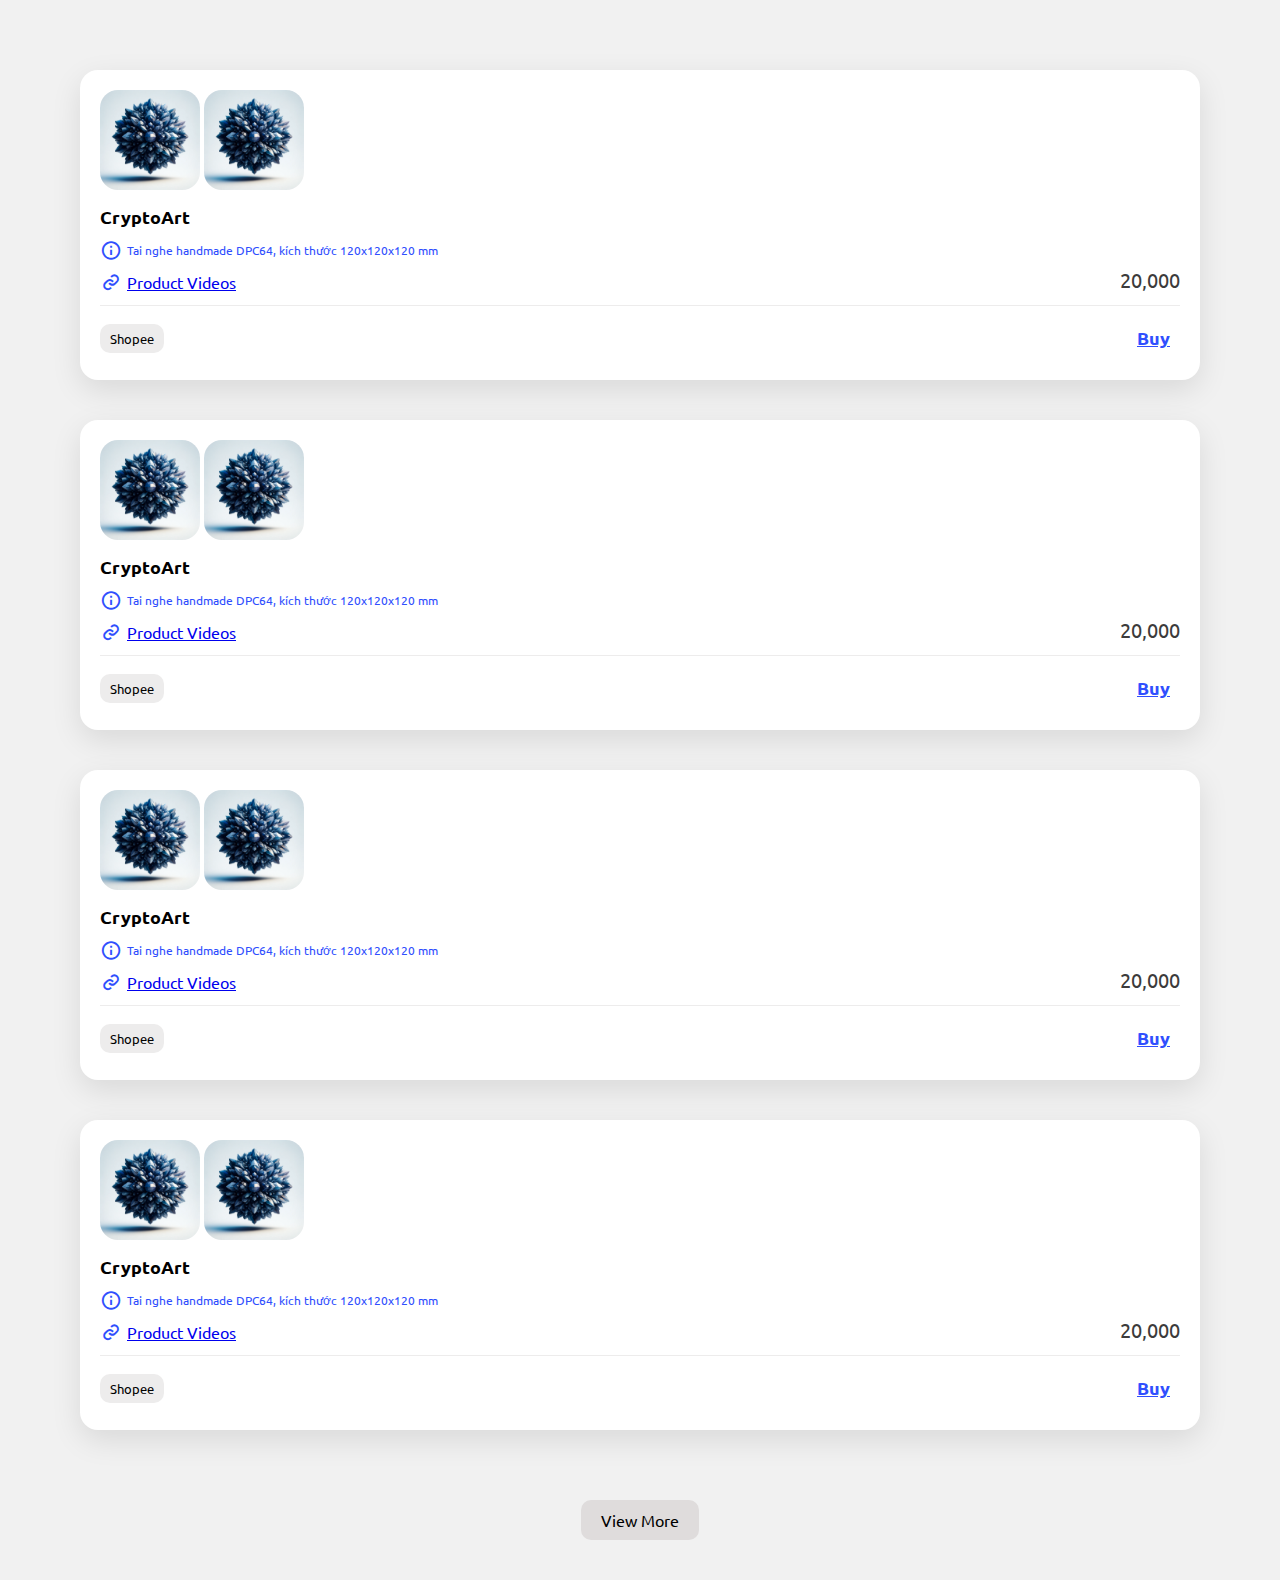
==== index.html @ ac7043dd "updated v4" ====
<!DOCTYPE html>
<html lang="en">

<head>
    <meta charset="UTF-8">
    <meta name="viewport" content="width=device-width, initial-scale=1.0">
    <link href='https://unpkg.com/boxicons@2.1.4/css/boxicons.min.css' rel='stylesheet'>
    <link rel="stylesheet" href="style.css">
    <title>Du Pham Creators Shop</title>
</head>

<body>
    <!-- <h2 class="separator">
        Super Hot Items
    </h2> -->
    <div class="item-shop">
        <div class="item-list" id="item-list">
            <!-- Item 1 -->
            <div class="item">
                <img src="assets/item-1.png">
                <img src="assets/item-1.png">
                <div class="info">
                    <div>
                        <h5>CryptoArt</h5>
                        <!-- Description -->
                        <div class="btc">
                            <i class='bx bx-info-circle'></i>
                            <p>Tai nghe handmade DPC64, kích thước 120x120x120 mm</p>
                        </div>
                        <!-- Link -->
                        <div class="btc">
                            <i class='bx bx-link'></i>
                            <a href="https://youtube.com/shorts/8OT4td0aQcs?si=FQvRuSm-Fae6reI5">Product Videos</a>
                        </div>
                    </div>
                    <p>20,000</p>
                </div>
                <div class="bid">
                    <p>Shopee</p>
                    <a href="#">Buy</a>
                </div>
            </div>
            <!-- Item 1 -->
            <div class="item">
                <img src="assets/item-1.png">
                <img src="assets/item-1.png">
                <div class="info">
                    <div>
                        <h5>CryptoArt</h5>
                        <!-- Description -->
                        <div class="btc">
                            <i class='bx bx-info-circle'></i>
                            <p>Tai nghe handmade DPC64, kích thước 120x120x120 mm</p>
                        </div>
                        <!-- Link -->
                        <div class="btc">
                            <i class='bx bx-link'></i>
                            <a href="https://youtube.com/shorts/8OT4td0aQcs?si=FQvRuSm-Fae6reI5">Product Videos</a>
                        </div>
                    </div>
                    <p>20,000</p>
                </div>
                <div class="bid">
                    <p>Shopee</p>
                    <a href="#">Buy</a>
                </div>
            </div>
            <!-- Item 1 -->
            <div class="item">
                <img src="assets/item-1.png">
                <img src="assets/item-1.png">
                <div class="info">
                    <div>
                        <h5>CryptoArt</h5>
                        <!-- Description -->
                        <div class="btc">
                            <i class='bx bx-info-circle'></i>
                            <p>Tai nghe handmade DPC64, kích thước 120x120x120 mm</p>
                        </div>
                        <!-- Link -->
                        <div class="btc">
                            <i class='bx bx-link'></i>
                            <a href="https://youtube.com/shorts/8OT4td0aQcs?si=FQvRuSm-Fae6reI5">Product Videos</a>
                        </div>
                    </div>
                    <p>20,000</p>
                </div>
                <div class="bid">
                    <p>Shopee</p>
                    <a href="#">Buy</a>
                </div>
            </div>
            <!-- Item 1 -->
            <div class="item">
                <img src="assets/item-1.png">
                <img src="assets/item-1.png">
                <div class="info">
                    <div>
                        <h5>CryptoArt</h5>
                        <!-- Description -->
                        <div class="btc">
                            <i class='bx bx-info-circle'></i>
                            <p>Tai nghe handmade DPC64, kích thước 120x120x120 mm</p>
                        </div>
                        <!-- Link -->
                        <div class="btc">
                            <i class='bx bx-link'></i>
                            <a href="https://youtube.com/shorts/8OT4td0aQcs?si=FQvRuSm-Fae6reI5">Product Videos</a>
                        </div>
                    </div>
                    <p>20,000</p>
                </div>
                <div class="bid">
                    <p>Shopee</p>
                    <a href="#">Buy</a>
                </div>
            </div>
            <!-- Item 1 -->
            <div class="item">
                <img src="assets/item-1.png">
                <img src="assets/item-1.png">
                <div class="info">
                    <div>
                        <h5>CryptoArt</h5>
                        <!-- Description -->
                        <div class="btc">
                            <i class='bx bx-info-circle'></i>
                            <p>Tai nghe handmade DPC64, kích thước 120x120x120 mm</p>
                        </div>
                        <!-- Link -->
                        <div class="btc">
                            <i class='bx bx-link'></i>
                            <a href="https://youtube.com/shorts/8OT4td0aQcs?si=FQvRuSm-Fae6reI5">Product Videos</a>
                        </div>
                    </div>
                    <p>20,000</p>
                </div>
                <div class="bid">
                    <p>Shopee</p>
                    <a href="#">Buy</a>
                </div>
            </div>
            <!-- Item 1 -->
            <div class="item">
                <img src="assets/item-1.png">
                <img src="assets/item-1.png">
                <div class="info">
                    <div>
                        <h5>CryptoArt</h5>
                        <!-- Description -->
                        <div class="btc">
                            <i class='bx bx-info-circle'></i>
                            <p>Tai nghe handmade DPC64, kích thước 120x120x120 mm</p>
                        </div>
                        <!-- Link -->
                        <div class="btc">
                            <i class='bx bx-link'></i>
                            <a href="https://youtube.com/shorts/8OT4td0aQcs?si=FQvRuSm-Fae6reI5">Product Videos</a>
                        </div>
                    </div>
                    <p>20,000</p>
                </div>
                <div class="bid">
                    <p>Shopee</p>
                    <a href="#">Buy</a>
                </div>
            </div>
            <!-- Item 1 -->
            <div class="item">
                <img src="assets/item-1.png">
                <img src="assets/item-1.png">
                <div class="info">
                    <div>
                        <h5>CryptoArt</h5>
                        <!-- Description -->
                        <div class="btc">
                            <i class='bx bx-info-circle'></i>
                            <p>Tai nghe handmade DPC64, kích thước 120x120x120 mm</p>
                        </div>
                        <!-- Link -->
                        <div class="btc">
                            <i class='bx bx-link'></i>
                            <a href="https://youtube.com/shorts/8OT4td0aQcs?si=FQvRuSm-Fae6reI5">Product Videos</a>
                        </div>
                    </div>
                    <p>20,000</p>
                </div>
                <div class="bid">
                    <p>Shopee</p>
                    <a href="#">Buy</a>
                </div>
            </div>
            <!-- Item 1 -->
            <div class="item">
                <img src="assets/item-1.png">
                <img src="assets/item-1.png">
                <div class="info">
                    <div>
                        <h5>CryptoArt</h5>
                        <!-- Description -->
                        <div class="btc">
                            <i class='bx bx-info-circle'></i>
                            <p>Tai nghe handmade DPC64, kích thước 120x120x120 mm</p>
                        </div>
                        <!-- Link -->
                        <div class="btc">
                            <i class='bx bx-link'></i>
                            <a href="https://youtube.com/shorts/8OT4td0aQcs?si=FQvRuSm-Fae6reI5">Product Videos</a>
                        </div>
                    </div>
                    <p>20,000</p>
                </div>
                <div class="bid">
                    <p>Shopee</p>
                    <a href="#">Buy</a>
                </div>
            </div>
        </div>
    </div>

    <div class="view-more">
        <button id="view-more-btn">View More</button>
    </div>

    <!-- <footer>
        <div class="footer-icons">
            <a href="https://www.facebook.com/" class="footer-icon">
                <i class='bx bxl-facebook-circle'></i>
            </a>
            <a href="https://www.instagram.com/" class="footer-icon">
                <i class='bx bxl-instagram-alt'></i>
            </a>
            <a href="https://www.youtube.com/" class="footer-icon">
                <i class='bx bxl-youtube'></i>
            </a>
            <a href="https://www.tiktok.com/" class="footer-icon">
                <i class='bx bxl-tiktok'></i>
            </a>
            <a href="https://twitter.com/" class="footer-icon">
                <i class='bx bxl-twitter'></i>
            </a>
        </div>
    </footer> -->
    <script src="script.js"></script>
    <!-- Versioning và Cache Busting -->
    <script src="script.js?v=4"></script>
    <script src="style.css?v=4"></script>
</body>

</html>
---- style.css ----
@import url('https://fonts.googleapis.com/css2?family=Ubuntu:wght@300;400;500;700&display=swap');

*{
    margin: 0;
    padding: 0;
    box-sizing: border-box;
    font-family: 'Ubuntu', sans-serif;
}

body{
    background-color: #f1f1f1;
}

.item-shop .item-list .item{
    padding: 20px;
    background: #fff;
    border-radius: 18px;
    box-shadow: 0 10px 30px rgba(0, 0, 0, 0.1);
    transition: all 0.3s ease;
    width: calc(25% - 20px);
}
.item-list {
    display: flex;
    flex-wrap: wrap;
}
.item-shop{
    padding: 0 80px;
    margin-top: 30px;
}

.item-shop .category{
    display: flex;
    gap: 14px;
}

.item-shop .category a{
    background-color: #dfdcdc;
    padding: 8px 14px;
    font-size: 18px;
    border-radius: 14px;
    transition: all 0.3s ease;
}

.item-shop .category a:hover{
    color: #fff;
    background-color: #0f2182;
}

.item-shop .item-list{
    padding: 40px 0;
    display: flex;
    justify-content: space-between;
    gap: 20px;
}

.item-shop .item-list .item img{
    width: 260px;
    height: 260px;
    border-radius: 18px;
}

.item-shop .item-list .item .info{
    display: flex;
    align-items: flex-end;
    justify-content: space-between;
    padding: 12px 0;
    border-bottom: 1px solid #edecec;
}

.item-shop .item-list .item .info h5{
    font-size: 18px;
}

.item-shop .item-list .item .info .btc{
    margin-top: 10px;
    display: flex;
    align-items: center;
    gap: 5px;
}

.item-shop .item-list .item .btc i{
    font-size: 22px;
    color: #304ffe;
}

.item-shop .item-list .item .btc p{
    font-size: 12px;
    color: #304ffe;
}

.item-shop .item-list .item .info > p{
    font-size: 20px;
    color: #3c3b3b;
}

.item-shop .item-list .item .bid{
    padding: 14px 0 4px;
    display: flex;
    align-items: center;
    justify-content: space-between;
}

.item-shop .item-list .item .bid p,
.item-shop .item-list .item .bid a{
    background-color: #edecec;
    padding: 6px 10px;
    font-size: 13px;
    border-radius: 10px;
}

.item-shop .item-list .item .bid a{
    color: #304ffe;
    background: transparent;
    font-weight: bold;
    transition: all 0.3s ease;
    font-size: 18px;
}

.item-shop .item-list .item .bid a:hover{
    color: #fff;
    background-color: #000;
}

.view-more{
    margin: 10px 0 40px;
    display: flex;
    justify-content: center;
}

.view-more button{
    padding: 10px 20px;
    font-size: 16px;
    border: none;
    background: #dfdcdc;
    border-radius: 10px;
    cursor: pointer;
    transition: all 0.3s ease;
}

.view-more button:hover{
    color: #fff;
    background: #62babf;
}

/* Ẩn nút "View More" khi đã hiển thị hết các sản phẩm */
#view-more-btn.hidden {
    display: none;
}

.footer {
    background-color: #000;
    color: #fff;
    padding: 100px 80px;
    display: flex;
    align-items: center;
    justify-content: center; /* Căn giữa các nội dung trong footer */
    flex-wrap: wrap; /* Cho phép các phần tử con xuống dòng khi không đủ không gian */
}

.footer-icons {
    display: flex;
    justify-content: space-around; /* Căn các icon theo chiều ngang để cách đều nhau */
    width: 100%; /* Đảm bảo footer-icons chiếm toàn bộ chiều rộng của footer */
}

.footer-icon {
    width: 100px; /* Điều chỉnh kích thước icon */
    height: 100px; /* Điều chỉnh kích thước icon */
    border-radius: 50%; /* Bo góc thành hình tròn */
    background-color: #fff; /* Màu nền của icon */
    display: flex;
    justify-content: center;
    align-items: center;
    font-size: 2em; /* Kích thước chữ icon */
    color: #000; /* Màu chữ icon */
    transition: background-color 0.3s, color 0.3s;
    margin: 10px; /* Khoảng cách giữa các icon */
}

.footer-icon:hover {
    background-color: #62babf; /* Màu nền hover */
    color: #000; /* Màu chữ hover */
}

@media screen and (max-width: 1290px) {
    .item-shop .item-list {
        display: flex !important;
        flex-direction: column !important; /* Sắp xếp các item theo chiều dọc */
    }

    .item {
        width: 100% !important; /* Chiếm toàn bộ chiều ngang của danh sách */
        margin-bottom: 20px !important; /* Khoảng cách dưới giữa các item */
    }

    .item img {
        width: 100px !important; /* Đặt chiều rộng hình ảnh nhỏ hơn */
        height: 100px !important; /* Chiều cao tự động thay đổi theo tỉ lệ */
    }
}
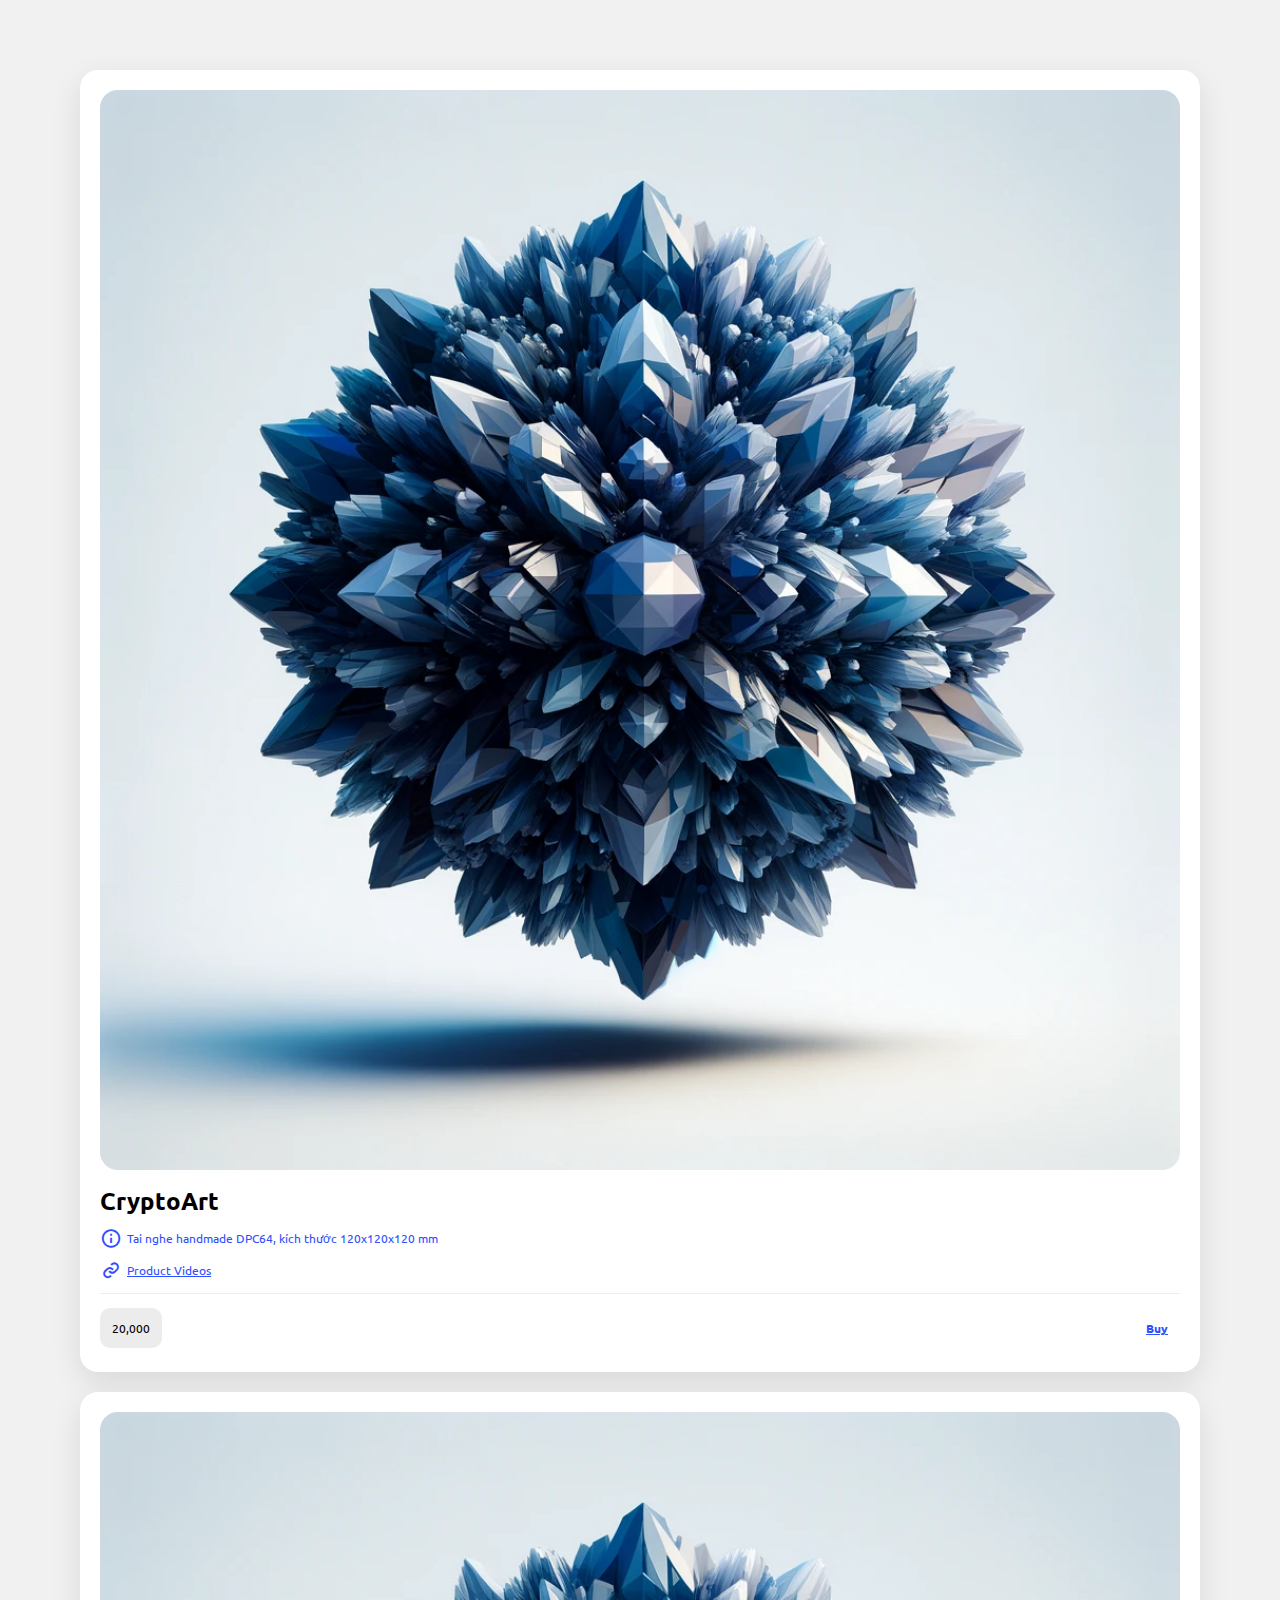
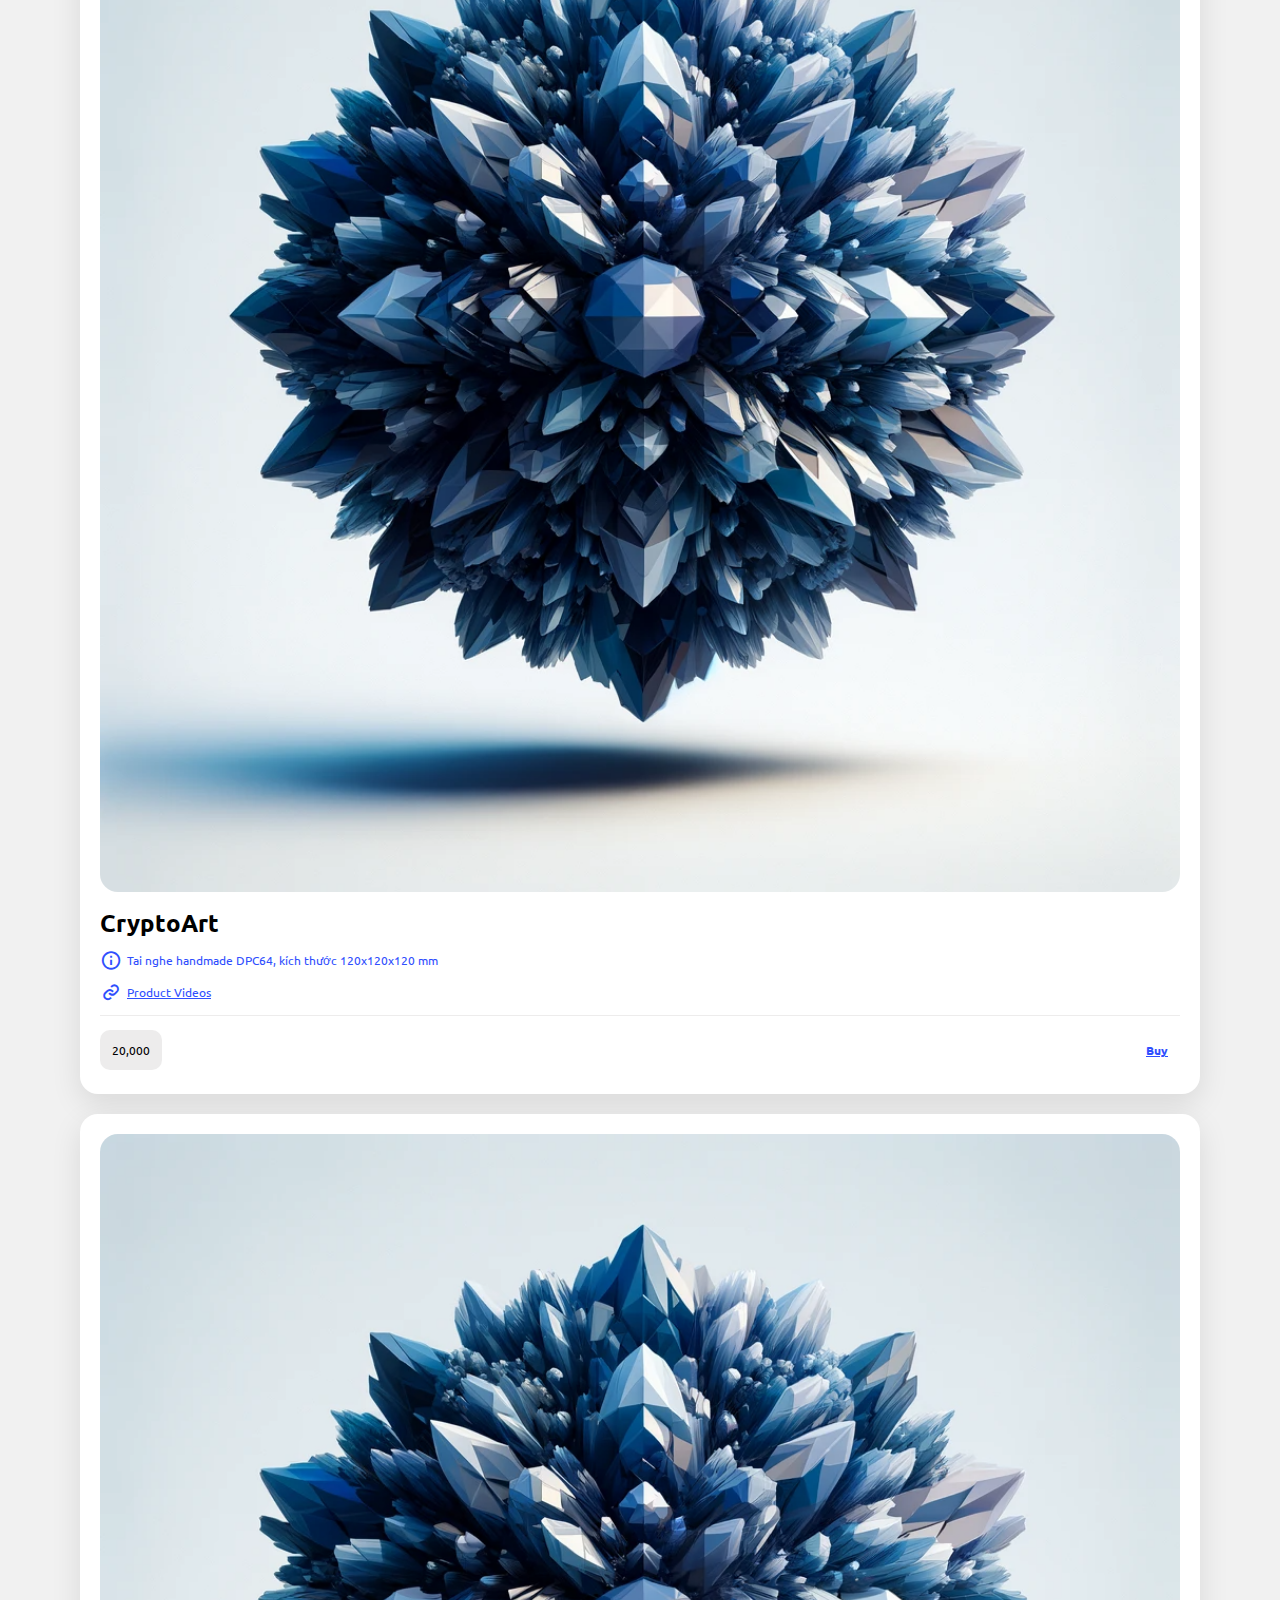
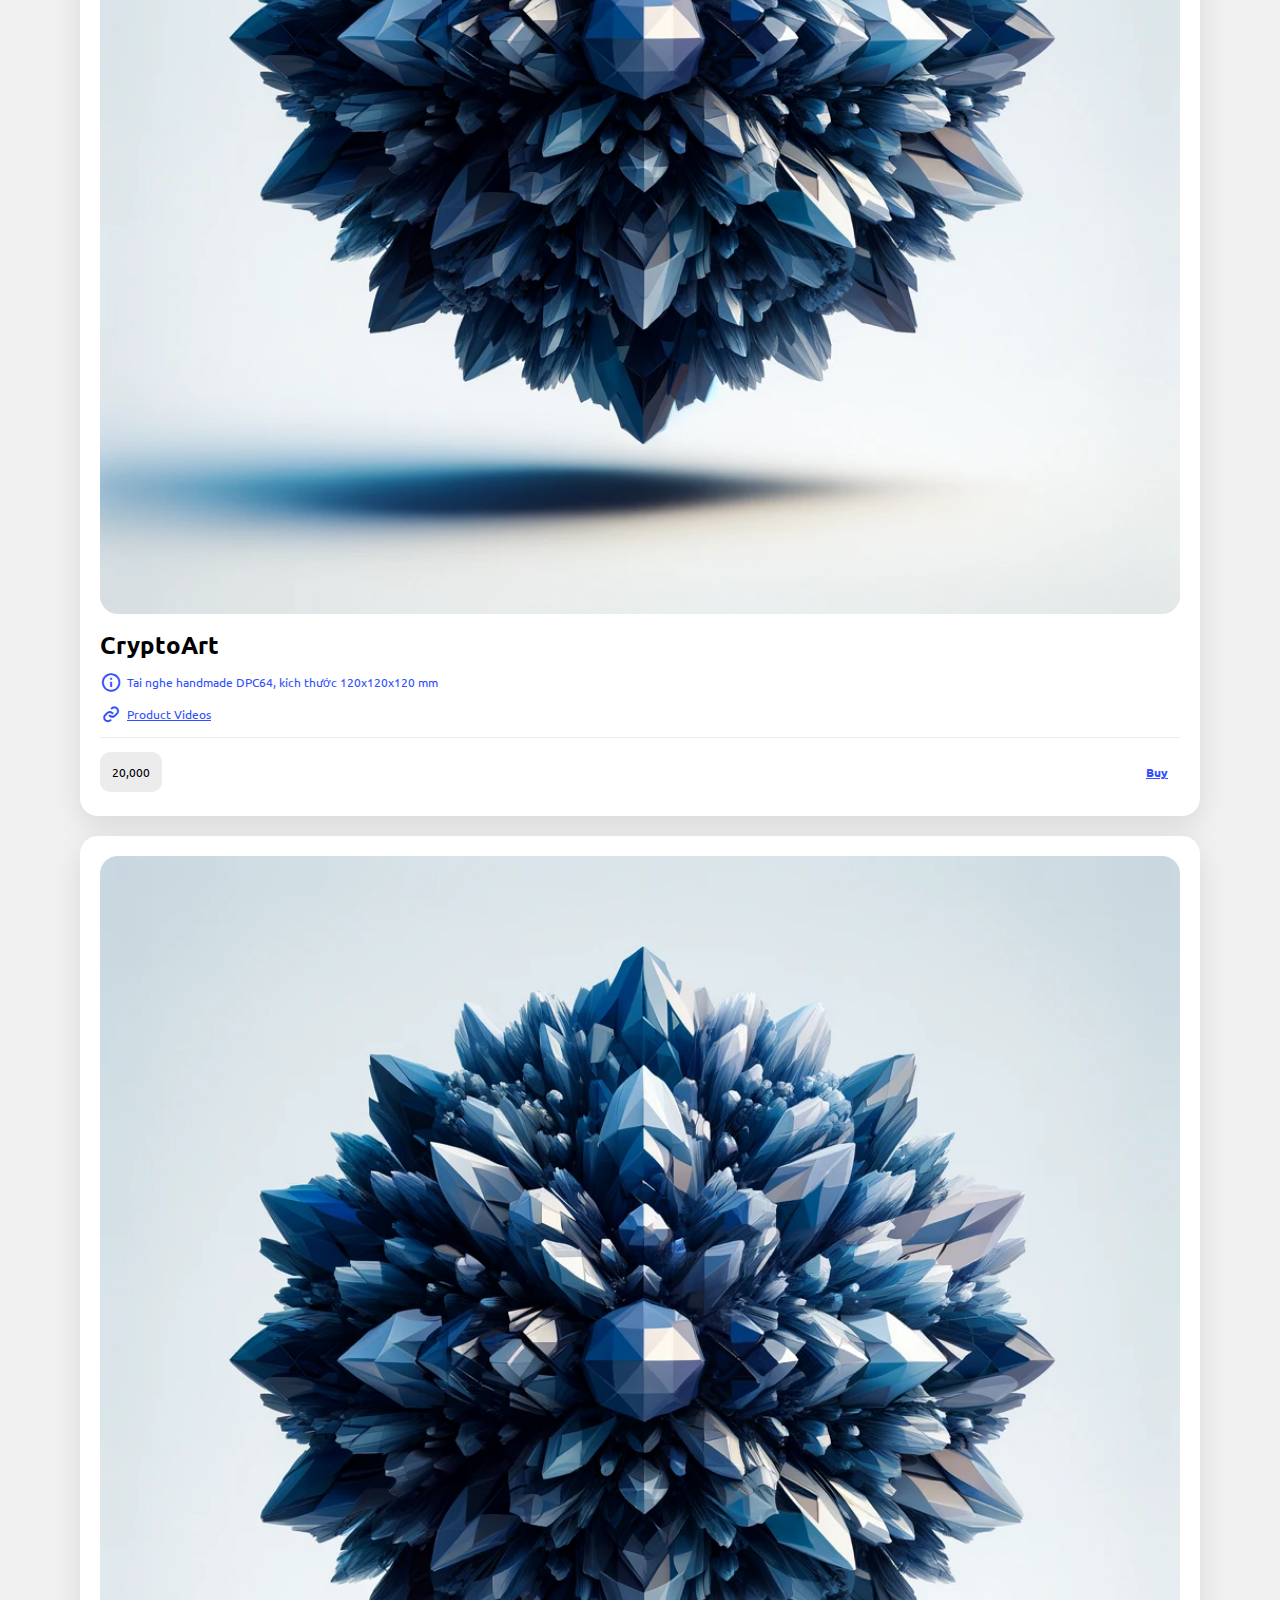
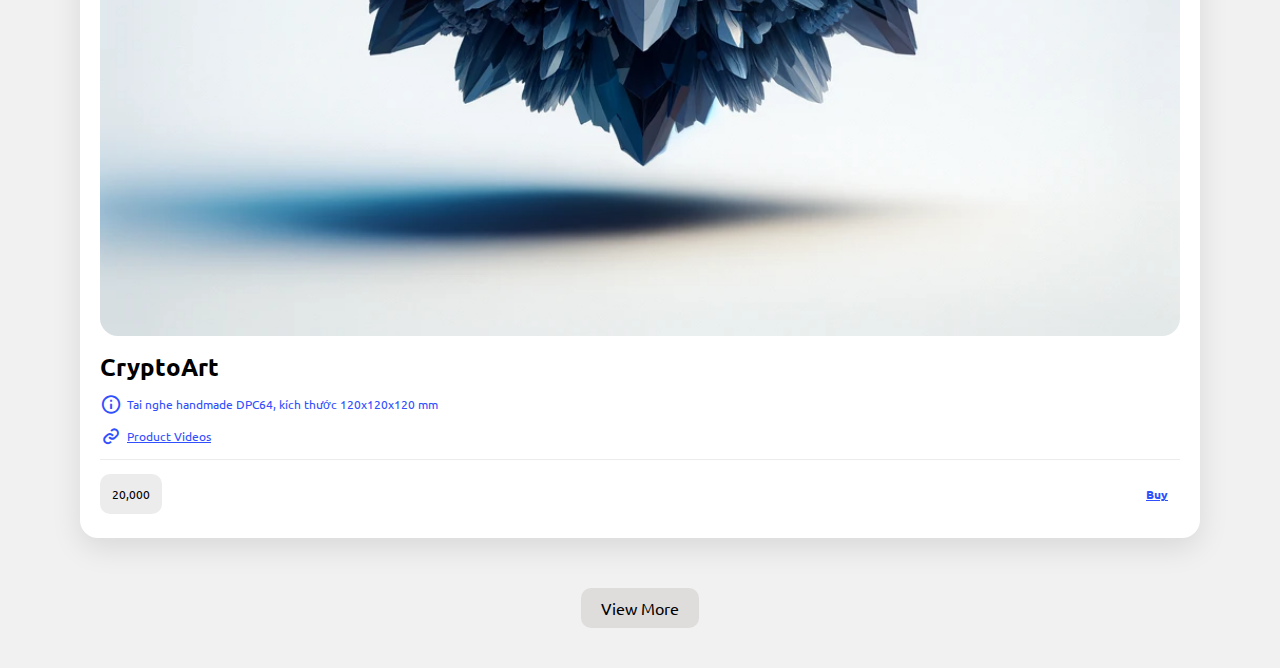
==== commit cb1a1673: "updated v8" ====
--- a/index.html
+++ b/index.html
@@ -33,185 +33,273 @@
                             <a href="https://youtube.com/shorts/8OT4td0aQcs?si=FQvRuSm-Fae6reI5">Product Videos</a>
                         </div>
                     </div>
-                    <p>20,000</p>
-                </div>
-                <div class="bid">
-                    <p>Shopee</p>
-                    <a href="#">Buy</a>
-                </div>
-            </div>
-            <!-- Item 1 -->
-            <div class="item">
-                <img src="assets/item-1.png">
-                <img src="assets/item-1.png">
-                <div class="info">
-                    <div>
-                        <h5>CryptoArt</h5>
-                        <!-- Description -->
-                        <div class="btc">
-                            <i class='bx bx-info-circle'></i>
-                            <p>Tai nghe handmade DPC64, kích thước 120x120x120 mm</p>
-                        </div>
-                        <!-- Link -->
-                        <div class="btc">
-                            <i class='bx bx-link'></i>
-                            <a href="https://youtube.com/shorts/8OT4td0aQcs?si=FQvRuSm-Fae6reI5">Product Videos</a>
-                        </div>
-                    </div>
-                    <p>20,000</p>
-                </div>
-                <div class="bid">
-                    <p>Shopee</p>
-                    <a href="#">Buy</a>
-                </div>
-            </div>
-            <!-- Item 1 -->
-            <div class="item">
-                <img src="assets/item-1.png">
-                <img src="assets/item-1.png">
-                <div class="info">
-                    <div>
-                        <h5>CryptoArt</h5>
-                        <!-- Description -->
-                        <div class="btc">
-                            <i class='bx bx-info-circle'></i>
-                            <p>Tai nghe handmade DPC64, kích thước 120x120x120 mm</p>
-                        </div>
-                        <!-- Link -->
-                        <div class="btc">
-                            <i class='bx bx-link'></i>
-                            <a href="https://youtube.com/shorts/8OT4td0aQcs?si=FQvRuSm-Fae6reI5">Product Videos</a>
-                        </div>
-                    </div>
-                    <p>20,000</p>
-                </div>
-                <div class="bid">
-                    <p>Shopee</p>
-                    <a href="#">Buy</a>
-                </div>
-            </div>
-            <!-- Item 1 -->
-            <div class="item">
-                <img src="assets/item-1.png">
-                <img src="assets/item-1.png">
-                <div class="info">
-                    <div>
-                        <h5>CryptoArt</h5>
-                        <!-- Description -->
-                        <div class="btc">
-                            <i class='bx bx-info-circle'></i>
-                            <p>Tai nghe handmade DPC64, kích thước 120x120x120 mm</p>
-                        </div>
-                        <!-- Link -->
-                        <div class="btc">
-                            <i class='bx bx-link'></i>
-                            <a href="https://youtube.com/shorts/8OT4td0aQcs?si=FQvRuSm-Fae6reI5">Product Videos</a>
-                        </div>
-                    </div>
-                    <p>20,000</p>
-                </div>
-                <div class="bid">
-                    <p>Shopee</p>
-                    <a href="#">Buy</a>
-                </div>
-            </div>
-            <!-- Item 1 -->
-            <div class="item">
-                <img src="assets/item-1.png">
-                <img src="assets/item-1.png">
-                <div class="info">
-                    <div>
-                        <h5>CryptoArt</h5>
-                        <!-- Description -->
-                        <div class="btc">
-                            <i class='bx bx-info-circle'></i>
-                            <p>Tai nghe handmade DPC64, kích thước 120x120x120 mm</p>
-                        </div>
-                        <!-- Link -->
-                        <div class="btc">
-                            <i class='bx bx-link'></i>
-                            <a href="https://youtube.com/shorts/8OT4td0aQcs?si=FQvRuSm-Fae6reI5">Product Videos</a>
-                        </div>
-                    </div>
-                    <p>20,000</p>
-                </div>
-                <div class="bid">
-                    <p>Shopee</p>
-                    <a href="#">Buy</a>
-                </div>
-            </div>
-            <!-- Item 1 -->
-            <div class="item">
-                <img src="assets/item-1.png">
-                <img src="assets/item-1.png">
-                <div class="info">
-                    <div>
-                        <h5>CryptoArt</h5>
-                        <!-- Description -->
-                        <div class="btc">
-                            <i class='bx bx-info-circle'></i>
-                            <p>Tai nghe handmade DPC64, kích thước 120x120x120 mm</p>
-                        </div>
-                        <!-- Link -->
-                        <div class="btc">
-                            <i class='bx bx-link'></i>
-                            <a href="https://youtube.com/shorts/8OT4td0aQcs?si=FQvRuSm-Fae6reI5">Product Videos</a>
-                        </div>
-                    </div>
-                    <p>20,000</p>
-                </div>
-                <div class="bid">
-                    <p>Shopee</p>
-                    <a href="#">Buy</a>
-                </div>
-            </div>
-            <!-- Item 1 -->
-            <div class="item">
-                <img src="assets/item-1.png">
-                <img src="assets/item-1.png">
-                <div class="info">
-                    <div>
-                        <h5>CryptoArt</h5>
-                        <!-- Description -->
-                        <div class="btc">
-                            <i class='bx bx-info-circle'></i>
-                            <p>Tai nghe handmade DPC64, kích thước 120x120x120 mm</p>
-                        </div>
-                        <!-- Link -->
-                        <div class="btc">
-                            <i class='bx bx-link'></i>
-                            <a href="https://youtube.com/shorts/8OT4td0aQcs?si=FQvRuSm-Fae6reI5">Product Videos</a>
-                        </div>
-                    </div>
-                    <p>20,000</p>
-                </div>
-                <div class="bid">
-                    <p>Shopee</p>
-                    <a href="#">Buy</a>
-                </div>
-            </div>
-            <!-- Item 1 -->
-            <div class="item">
-                <img src="assets/item-1.png">
-                <img src="assets/item-1.png">
-                <div class="info">
-                    <div>
-                        <h5>CryptoArt</h5>
-                        <!-- Description -->
-                        <div class="btc">
-                            <i class='bx bx-info-circle'></i>
-                            <p>Tai nghe handmade DPC64, kích thước 120x120x120 mm</p>
-                        </div>
-                        <!-- Link -->
-                        <div class="btc">
-                            <i class='bx bx-link'></i>
-                            <a href="https://youtube.com/shorts/8OT4td0aQcs?si=FQvRuSm-Fae6reI5">Product Videos</a>
-                        </div>
-                    </div>
-                    <p>20,000</p>
-                </div>
-                <div class="bid">
-                    <p>Shopee</p>
+                </div>
+                <div class="bid">
+                    <p>20,000</p>
+                    <a href="#">Buy</a>
+                </div>
+            </div>
+            <!-- Item 1 -->
+            <div class="item">
+                <img src="assets/item-1.png">
+                <img src="assets/item-1.png">
+                <div class="info">
+                    <div>
+                        <h5>CryptoArt</h5>
+                        <!-- Description -->
+                        <div class="btc">
+                            <i class='bx bx-info-circle'></i>
+                            <p>Tai nghe handmade DPC64, kích thước 120x120x120 mm</p>
+                        </div>
+                        <!-- Link -->
+                        <div class="btc">
+                            <i class='bx bx-link'></i>
+                            <a href="https://youtube.com/shorts/8OT4td0aQcs?si=FQvRuSm-Fae6reI5">Product Videos</a>
+                        </div>
+                    </div>
+                </div>
+                <div class="bid">
+                    <p>20,000</p>
+                    <a href="#">Buy</a>
+                </div>
+            </div>
+            <!-- Item 1 -->
+            <div class="item">
+                <img src="assets/item-1.png">
+                <img src="assets/item-1.png">
+                <div class="info">
+                    <div>
+                        <h5>CryptoArt</h5>
+                        <!-- Description -->
+                        <div class="btc">
+                            <i class='bx bx-info-circle'></i>
+                            <p>Tai nghe handmade DPC64, kích thước 120x120x120 mm</p>
+                        </div>
+                        <!-- Link -->
+                        <div class="btc">
+                            <i class='bx bx-link'></i>
+                            <a href="https://youtube.com/shorts/8OT4td0aQcs?si=FQvRuSm-Fae6reI5">Product Videos</a>
+                        </div>
+                    </div>
+                </div>
+                <div class="bid">
+                    <p>20,000</p>
+                    <a href="#">Buy</a>
+                </div>
+            </div>
+            <!-- Item 1 -->
+            <div class="item">
+                <img src="assets/item-1.png">
+                <img src="assets/item-1.png">
+                <div class="info">
+                    <div>
+                        <h5>CryptoArt</h5>
+                        <!-- Description -->
+                        <div class="btc">
+                            <i class='bx bx-info-circle'></i>
+                            <p>Tai nghe handmade DPC64, kích thước 120x120x120 mm</p>
+                        </div>
+                        <!-- Link -->
+                        <div class="btc">
+                            <i class='bx bx-link'></i>
+                            <a href="https://youtube.com/shorts/8OT4td0aQcs?si=FQvRuSm-Fae6reI5">Product Videos</a>
+                        </div>
+                    </div>
+                </div>
+                <div class="bid">
+                    <p>20,000</p>
+                    <a href="#">Buy</a>
+                </div>
+            </div>
+            <!-- Item 1 -->
+            <div class="item">
+                <img src="assets/item-1.png">
+                <img src="assets/item-1.png">
+                <div class="info">
+                    <div>
+                        <h5>CryptoArt</h5>
+                        <!-- Description -->
+                        <div class="btc">
+                            <i class='bx bx-info-circle'></i>
+                            <p>Tai nghe handmade DPC64, kích thước 120x120x120 mm</p>
+                        </div>
+                        <!-- Link -->
+                        <div class="btc">
+                            <i class='bx bx-link'></i>
+                            <a href="https://youtube.com/shorts/8OT4td0aQcs?si=FQvRuSm-Fae6reI5">Product Videos</a>
+                        </div>
+                    </div>
+                </div>
+                <div class="bid">
+                    <p>20,000</p>
+                    <a href="#">Buy</a>
+                </div>
+            </div>
+            <!-- Item 1 -->
+            <div class="item">
+                <img src="assets/item-1.png">
+                <img src="assets/item-1.png">
+                <div class="info">
+                    <div>
+                        <h5>CryptoArt</h5>
+                        <!-- Description -->
+                        <div class="btc">
+                            <i class='bx bx-info-circle'></i>
+                            <p>Tai nghe handmade DPC64, kích thước 120x120x120 mm</p>
+                        </div>
+                        <!-- Link -->
+                        <div class="btc">
+                            <i class='bx bx-link'></i>
+                            <a href="https://youtube.com/shorts/8OT4td0aQcs?si=FQvRuSm-Fae6reI5">Product Videos</a>
+                        </div>
+                    </div>
+                </div>
+                <div class="bid">
+                    <p>20,000</p>
+                    <a href="#">Buy</a>
+                </div>
+            </div>
+            <!-- Item 1 -->
+            <div class="item">
+                <img src="assets/item-1.png">
+                <img src="assets/item-1.png">
+                <div class="info">
+                    <div>
+                        <h5>CryptoArt</h5>
+                        <!-- Description -->
+                        <div class="btc">
+                            <i class='bx bx-info-circle'></i>
+                            <p>Tai nghe handmade DPC64, kích thước 120x120x120 mm</p>
+                        </div>
+                        <!-- Link -->
+                        <div class="btc">
+                            <i class='bx bx-link'></i>
+                            <a href="https://youtube.com/shorts/8OT4td0aQcs?si=FQvRuSm-Fae6reI5">Product Videos</a>
+                        </div>
+                    </div>
+                </div>
+                <div class="bid">
+                    <p>20,000</p>
+                    <a href="#">Buy</a>
+                </div>
+            </div>
+            <!-- Item 1 -->
+            <div class="item">
+                <img src="assets/item-1.png">
+                <img src="assets/item-1.png">
+                <div class="info">
+                    <div>
+                        <h5>CryptoArt</h5>
+                        <!-- Description -->
+                        <div class="btc">
+                            <i class='bx bx-info-circle'></i>
+                            <p>Tai nghe handmade DPC64, kích thước 120x120x120 mm</p>
+                        </div>
+                        <!-- Link -->
+                        <div class="btc">
+                            <i class='bx bx-link'></i>
+                            <a href="https://youtube.com/shorts/8OT4td0aQcs?si=FQvRuSm-Fae6reI5">Product Videos</a>
+                        </div>
+                    </div>
+                </div>
+                <div class="bid">
+                    <p>20,000</p>
+                    <a href="#">Buy</a>
+                </div>
+            </div>
+            <!-- Item 1 -->
+            <div class="item">
+                <img src="assets/item-2.png">
+                <img src="assets/item-1.png">
+                <div class="info">
+                    <div>
+                        <h5>CryptoArt</h5>
+                        <!-- Description -->
+                        <div class="btc">
+                            <i class='bx bx-info-circle'></i>
+                            <p>Tai nghe handmade DPC64, kích thước 120x120x120 mm</p>
+                        </div>
+                        <!-- Link -->
+                        <div class="btc">
+                            <i class='bx bx-link'></i>
+                            <a href="https://youtube.com/shorts/8OT4td0aQcs?si=FQvRuSm-Fae6reI5">Product Videos</a>
+                        </div>
+                    </div>
+                </div>
+                <div class="bid">
+                    <p>20,000</p>
+                    <a href="#">Buy</a>
+                </div>
+            </div>
+            <!-- Item 1 -->
+            <div class="item">
+                <img src="assets/item-1.png">
+                <img src="assets/item-1.png">
+                <div class="info">
+                    <div>
+                        <h5>CryptoArt</h5>
+                        <!-- Description -->
+                        <div class="btc">
+                            <i class='bx bx-info-circle'></i>
+                            <p>Tai nghe handmade DPC64, kích thước 120x120x120 mm</p>
+                        </div>
+                        <!-- Link -->
+                        <div class="btc">
+                            <i class='bx bx-link'></i>
+                            <a href="https://youtube.com/shorts/8OT4td0aQcs?si=FQvRuSm-Fae6reI5">Product Videos</a>
+                        </div>
+                    </div>
+                </div>
+                <div class="bid">
+                    <p>20,000</p>
+                    <a href="#">Buy</a>
+                </div>
+            </div>
+            <!-- Item 1 -->
+            <div class="item">
+                <img src="assets/item-1.png">
+                <img src="assets/item-1.png">
+                <div class="info">
+                    <div>
+                        <h5>CryptoArt</h5>
+                        <!-- Description -->
+                        <div class="btc">
+                            <i class='bx bx-info-circle'></i>
+                            <p>Tai nghe handmade DPC64, kích thước 120x120x120 mm</p>
+                        </div>
+                        <!-- Link -->
+                        <div class="btc">
+                            <i class='bx bx-link'></i>
+                            <a href="https://youtube.com/shorts/8OT4td0aQcs?si=FQvRuSm-Fae6reI5">Product Videos</a>
+                        </div>
+                    </div>
+                </div>
+                <div class="bid">
+                    <p>20,000</p>
+                    <a href="#">Buy</a>
+                </div>
+            </div>
+            <!-- Item 1 -->
+            <div class="item">
+                <img src="assets/item-1.png">
+                <img src="assets/item-1.png">
+                <div class="info">
+                    <div>
+                        <h5>CryptoArt</h5>
+                        <!-- Description -->
+                        <div class="btc">
+                            <i class='bx bx-info-circle'></i>
+                            <p>Tai nghe handmade DPC64, kích thước 120x120x120 mm</p>
+                        </div>
+                        <!-- Link -->
+                        <div class="btc">
+                            <i class='bx bx-link'></i>
+                            <a href="https://youtube.com/shorts/8OT4td0aQcs?si=FQvRuSm-Fae6reI5">Product Videos</a>
+                        </div>
+                    </div>
+                </div>
+                <div class="bid">
+                    <p>20,000</p>
                     <a href="#">Buy</a>
                 </div>
             </div>
@@ -221,30 +309,10 @@
     <div class="view-more">
         <button id="view-more-btn">View More</button>
     </div>
-
-    <!-- <footer>
-        <div class="footer-icons">
-            <a href="https://www.facebook.com/" class="footer-icon">
-                <i class='bx bxl-facebook-circle'></i>
-            </a>
-            <a href="https://www.instagram.com/" class="footer-icon">
-                <i class='bx bxl-instagram-alt'></i>
-            </a>
-            <a href="https://www.youtube.com/" class="footer-icon">
-                <i class='bx bxl-youtube'></i>
-            </a>
-            <a href="https://www.tiktok.com/" class="footer-icon">
-                <i class='bx bxl-tiktok'></i>
-            </a>
-            <a href="https://twitter.com/" class="footer-icon">
-                <i class='bx bxl-twitter'></i>
-            </a>
-        </div>
-    </footer> -->
     <script src="script.js"></script>
     <!-- Versioning và Cache Busting -->
-    <script src="script.js?v=4"></script>
-    <script src="style.css?v=4"></script>
+    <script src="script.js?v=8"></script>
+    <script src="style.css?v=8"></script>
 </body>
 
 </html>--- a/style.css
+++ b/style.css
@@ -27,20 +27,6 @@
     padding: 0 80px;
     margin-top: 30px;
 }
-
-.item-shop .category{
-    display: flex;
-    gap: 14px;
-}
-
-.item-shop .category a{
-    background-color: #dfdcdc;
-    padding: 8px 14px;
-    font-size: 18px;
-    border-radius: 14px;
-    transition: all 0.3s ease;
-}
-
 .item-shop .category a:hover{
     color: #fff;
     background-color: #0f2182;
@@ -86,6 +72,12 @@
 .item-shop .item-list .item .btc p{
     font-size: 12px;
     color: #304ffe;
+    word-wrap: break-word; /* Tự động xuống dòng nếu cần thiết */
+}
+
+.item-shop .item-list .item .btc a{
+    font-size: 12px;
+    color: #304ffe;
 }
 
 .item-shop .item-list .item .info > p{
@@ -104,7 +96,7 @@
 .item-shop .item-list .item .bid a{
     background-color: #edecec;
     padding: 6px 10px;
-    font-size: 13px;
+    font-size: 20px;
     border-radius: 10px;
 }
 
@@ -146,42 +138,6 @@
 #view-more-btn.hidden {
     display: none;
 }
-
-.footer {
-    background-color: #000;
-    color: #fff;
-    padding: 100px 80px;
-    display: flex;
-    align-items: center;
-    justify-content: center; /* Căn giữa các nội dung trong footer */
-    flex-wrap: wrap; /* Cho phép các phần tử con xuống dòng khi không đủ không gian */
-}
-
-.footer-icons {
-    display: flex;
-    justify-content: space-around; /* Căn các icon theo chiều ngang để cách đều nhau */
-    width: 100%; /* Đảm bảo footer-icons chiếm toàn bộ chiều rộng của footer */
-}
-
-.footer-icon {
-    width: 100px; /* Điều chỉnh kích thước icon */
-    height: 100px; /* Điều chỉnh kích thước icon */
-    border-radius: 50%; /* Bo góc thành hình tròn */
-    background-color: #fff; /* Màu nền của icon */
-    display: flex;
-    justify-content: center;
-    align-items: center;
-    font-size: 2em; /* Kích thước chữ icon */
-    color: #000; /* Màu chữ icon */
-    transition: background-color 0.3s, color 0.3s;
-    margin: 10px; /* Khoảng cách giữa các icon */
-}
-
-.footer-icon:hover {
-    background-color: #62babf; /* Màu nền hover */
-    color: #000; /* Màu chữ hover */
-}
-
 @media screen and (max-width: 1290px) {
     .item-shop .item-list {
         display: flex !important;
@@ -189,14 +145,37 @@
     }
 
     .item {
-        width: 100% !important; /* Chiếm toàn bộ chiều ngang của danh sách */
-        margin-bottom: 20px !important; /* Khoảng cách dưới giữa các item */
+        width: 100% !important; /* Chiếm 80% chiều ngang của danh sách */
     }
 
-    .item img {
-        width: 100px !important; /* Đặt chiều rộng hình ảnh nhỏ hơn */
-        height: 100px !important; /* Chiều cao tự động thay đổi theo tỉ lệ */
+    /* Giữ tỉ lệ cho nhiều thiết bị khác nhau luôn đẹp */
+    .item-shop .item-list .item img {
+        width: 100%;
+        height: 100%;
+        object-fit: cover; /* Giữ tỷ lệ hình ảnh và cắt ảnh để lấp đầy phần tử */
+        border-radius: 18px;
+    }
+
+    .item .info h5 {
+        font-size: 24px !important; /* Tăng kích thước chữ */
+    }
+
+    .item .info p {
+        font-size: 12px !important; /* Tăng kích thước chữ */
+    }
+
+    .item .bid p,
+    .item .bid a {
+        font-size: 12px !important; /* Tăng kích thước chữ */
+        padding: 12px 12px !important; /* Tăng kích thước padding */
+    }
+    /* Ẩn hình ảnh thứ hai */
+    .item-shop .item-list .item img:nth-child(2) {
+        display: none;
     }
 }
 
 
+
+
+
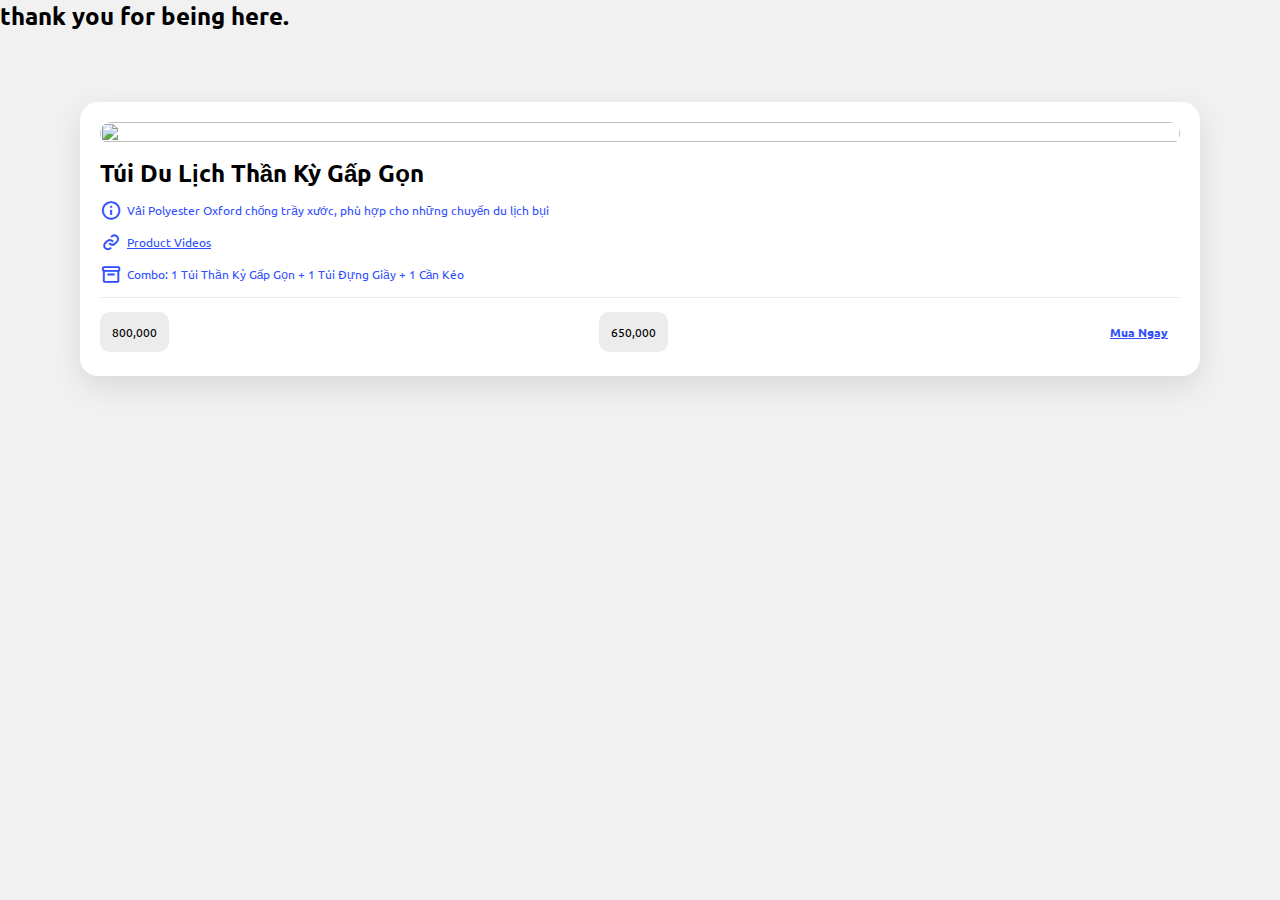
==== commit a123eb7e: "Update index.html" ====
--- a/index.html
+++ b/index.html
@@ -10,297 +10,39 @@
 </head>
 
 <body>
-    <!-- <h2 class="separator">
-        Super Hot Items
-    </h2> -->
+    <h2 class="separator">
+        thank you for being here.
+    </h2>
     <div class="item-shop">
         <div class="item-list" id="item-list">
             <!-- Item 1 -->
             <div class="item">
-                <img src="assets/item-1.png">
-                <img src="assets/item-1.png">
+                <img src="assets/TuiRooShop.jpeg">
+                <img src="assets/TuiRooShop2.jpeg">
                 <div class="info">
                     <div>
-                        <h5>CryptoArt</h5>
+                        <h5>Túi Du Lịch Thần Kỳ Gấp Gọn</h5>
                         <!-- Description -->
                         <div class="btc">
                             <i class='bx bx-info-circle'></i>
-                            <p>Tai nghe handmade DPC64, kích thước 120x120x120 mm</p>
+                            <p>Vải Polyester Oxford chống trầy xước, phù hợp cho những chuyến du lịch bụi</p>
                         </div>
                         <!-- Link -->
                         <div class="btc">
                             <i class='bx bx-link'></i>
-                            <a href="https://youtube.com/shorts/8OT4td0aQcs?si=FQvRuSm-Fae6reI5">Product Videos</a>
+                            <a href="https://shopee.vn/product/1045355141/22362337205/">Product Videos</a>
+                        </div>
+                        <!-- Item Included -->
+                        <div class="btc">
+                            <i class='bx bx-box'></i>
+                            <p>Combo: 1 Túi Thần Kỳ Gấp Gọn + 1 Túi Đựng Giầy + 1 Cần Kéo</p>
                         </div>
                     </div>
                 </div>
                 <div class="bid">
-                    <p>20,000</p>
-                    <a href="#">Buy</a>
-                </div>
-            </div>
-            <!-- Item 1 -->
-            <div class="item">
-                <img src="assets/item-1.png">
-                <img src="assets/item-1.png">
-                <div class="info">
-                    <div>
-                        <h5>CryptoArt</h5>
-                        <!-- Description -->
-                        <div class="btc">
-                            <i class='bx bx-info-circle'></i>
-                            <p>Tai nghe handmade DPC64, kích thước 120x120x120 mm</p>
-                        </div>
-                        <!-- Link -->
-                        <div class="btc">
-                            <i class='bx bx-link'></i>
-                            <a href="https://youtube.com/shorts/8OT4td0aQcs?si=FQvRuSm-Fae6reI5">Product Videos</a>
-                        </div>
-                    </div>
-                </div>
-                <div class="bid">
-                    <p>20,000</p>
-                    <a href="#">Buy</a>
-                </div>
-            </div>
-            <!-- Item 1 -->
-            <div class="item">
-                <img src="assets/item-1.png">
-                <img src="assets/item-1.png">
-                <div class="info">
-                    <div>
-                        <h5>CryptoArt</h5>
-                        <!-- Description -->
-                        <div class="btc">
-                            <i class='bx bx-info-circle'></i>
-                            <p>Tai nghe handmade DPC64, kích thước 120x120x120 mm</p>
-                        </div>
-                        <!-- Link -->
-                        <div class="btc">
-                            <i class='bx bx-link'></i>
-                            <a href="https://youtube.com/shorts/8OT4td0aQcs?si=FQvRuSm-Fae6reI5">Product Videos</a>
-                        </div>
-                    </div>
-                </div>
-                <div class="bid">
-                    <p>20,000</p>
-                    <a href="#">Buy</a>
-                </div>
-            </div>
-            <!-- Item 1 -->
-            <div class="item">
-                <img src="assets/item-1.png">
-                <img src="assets/item-1.png">
-                <div class="info">
-                    <div>
-                        <h5>CryptoArt</h5>
-                        <!-- Description -->
-                        <div class="btc">
-                            <i class='bx bx-info-circle'></i>
-                            <p>Tai nghe handmade DPC64, kích thước 120x120x120 mm</p>
-                        </div>
-                        <!-- Link -->
-                        <div class="btc">
-                            <i class='bx bx-link'></i>
-                            <a href="https://youtube.com/shorts/8OT4td0aQcs?si=FQvRuSm-Fae6reI5">Product Videos</a>
-                        </div>
-                    </div>
-                </div>
-                <div class="bid">
-                    <p>20,000</p>
-                    <a href="#">Buy</a>
-                </div>
-            </div>
-            <!-- Item 1 -->
-            <div class="item">
-                <img src="assets/item-1.png">
-                <img src="assets/item-1.png">
-                <div class="info">
-                    <div>
-                        <h5>CryptoArt</h5>
-                        <!-- Description -->
-                        <div class="btc">
-                            <i class='bx bx-info-circle'></i>
-                            <p>Tai nghe handmade DPC64, kích thước 120x120x120 mm</p>
-                        </div>
-                        <!-- Link -->
-                        <div class="btc">
-                            <i class='bx bx-link'></i>
-                            <a href="https://youtube.com/shorts/8OT4td0aQcs?si=FQvRuSm-Fae6reI5">Product Videos</a>
-                        </div>
-                    </div>
-                </div>
-                <div class="bid">
-                    <p>20,000</p>
-                    <a href="#">Buy</a>
-                </div>
-            </div>
-            <!-- Item 1 -->
-            <div class="item">
-                <img src="assets/item-1.png">
-                <img src="assets/item-1.png">
-                <div class="info">
-                    <div>
-                        <h5>CryptoArt</h5>
-                        <!-- Description -->
-                        <div class="btc">
-                            <i class='bx bx-info-circle'></i>
-                            <p>Tai nghe handmade DPC64, kích thước 120x120x120 mm</p>
-                        </div>
-                        <!-- Link -->
-                        <div class="btc">
-                            <i class='bx bx-link'></i>
-                            <a href="https://youtube.com/shorts/8OT4td0aQcs?si=FQvRuSm-Fae6reI5">Product Videos</a>
-                        </div>
-                    </div>
-                </div>
-                <div class="bid">
-                    <p>20,000</p>
-                    <a href="#">Buy</a>
-                </div>
-            </div>
-            <!-- Item 1 -->
-            <div class="item">
-                <img src="assets/item-1.png">
-                <img src="assets/item-1.png">
-                <div class="info">
-                    <div>
-                        <h5>CryptoArt</h5>
-                        <!-- Description -->
-                        <div class="btc">
-                            <i class='bx bx-info-circle'></i>
-                            <p>Tai nghe handmade DPC64, kích thước 120x120x120 mm</p>
-                        </div>
-                        <!-- Link -->
-                        <div class="btc">
-                            <i class='bx bx-link'></i>
-                            <a href="https://youtube.com/shorts/8OT4td0aQcs?si=FQvRuSm-Fae6reI5">Product Videos</a>
-                        </div>
-                    </div>
-                </div>
-                <div class="bid">
-                    <p>20,000</p>
-                    <a href="#">Buy</a>
-                </div>
-            </div>
-            <!-- Item 1 -->
-            <div class="item">
-                <img src="assets/item-1.png">
-                <img src="assets/item-1.png">
-                <div class="info">
-                    <div>
-                        <h5>CryptoArt</h5>
-                        <!-- Description -->
-                        <div class="btc">
-                            <i class='bx bx-info-circle'></i>
-                            <p>Tai nghe handmade DPC64, kích thước 120x120x120 mm</p>
-                        </div>
-                        <!-- Link -->
-                        <div class="btc">
-                            <i class='bx bx-link'></i>
-                            <a href="https://youtube.com/shorts/8OT4td0aQcs?si=FQvRuSm-Fae6reI5">Product Videos</a>
-                        </div>
-                    </div>
-                </div>
-                <div class="bid">
-                    <p>20,000</p>
-                    <a href="#">Buy</a>
-                </div>
-            </div>
-            <!-- Item 1 -->
-            <div class="item">
-                <img src="assets/item-2.png">
-                <img src="assets/item-1.png">
-                <div class="info">
-                    <div>
-                        <h5>CryptoArt</h5>
-                        <!-- Description -->
-                        <div class="btc">
-                            <i class='bx bx-info-circle'></i>
-                            <p>Tai nghe handmade DPC64, kích thước 120x120x120 mm</p>
-                        </div>
-                        <!-- Link -->
-                        <div class="btc">
-                            <i class='bx bx-link'></i>
-                            <a href="https://youtube.com/shorts/8OT4td0aQcs?si=FQvRuSm-Fae6reI5">Product Videos</a>
-                        </div>
-                    </div>
-                </div>
-                <div class="bid">
-                    <p>20,000</p>
-                    <a href="#">Buy</a>
-                </div>
-            </div>
-            <!-- Item 1 -->
-            <div class="item">
-                <img src="assets/item-1.png">
-                <img src="assets/item-1.png">
-                <div class="info">
-                    <div>
-                        <h5>CryptoArt</h5>
-                        <!-- Description -->
-                        <div class="btc">
-                            <i class='bx bx-info-circle'></i>
-                            <p>Tai nghe handmade DPC64, kích thước 120x120x120 mm</p>
-                        </div>
-                        <!-- Link -->
-                        <div class="btc">
-                            <i class='bx bx-link'></i>
-                            <a href="https://youtube.com/shorts/8OT4td0aQcs?si=FQvRuSm-Fae6reI5">Product Videos</a>
-                        </div>
-                    </div>
-                </div>
-                <div class="bid">
-                    <p>20,000</p>
-                    <a href="#">Buy</a>
-                </div>
-            </div>
-            <!-- Item 1 -->
-            <div class="item">
-                <img src="assets/item-1.png">
-                <img src="assets/item-1.png">
-                <div class="info">
-                    <div>
-                        <h5>CryptoArt</h5>
-                        <!-- Description -->
-                        <div class="btc">
-                            <i class='bx bx-info-circle'></i>
-                            <p>Tai nghe handmade DPC64, kích thước 120x120x120 mm</p>
-                        </div>
-                        <!-- Link -->
-                        <div class="btc">
-                            <i class='bx bx-link'></i>
-                            <a href="https://youtube.com/shorts/8OT4td0aQcs?si=FQvRuSm-Fae6reI5">Product Videos</a>
-                        </div>
-                    </div>
-                </div>
-                <div class="bid">
-                    <p>20,000</p>
-                    <a href="#">Buy</a>
-                </div>
-            </div>
-            <!-- Item 1 -->
-            <div class="item">
-                <img src="assets/item-1.png">
-                <img src="assets/item-1.png">
-                <div class="info">
-                    <div>
-                        <h5>CryptoArt</h5>
-                        <!-- Description -->
-                        <div class="btc">
-                            <i class='bx bx-info-circle'></i>
-                            <p>Tai nghe handmade DPC64, kích thước 120x120x120 mm</p>
-                        </div>
-                        <!-- Link -->
-                        <div class="btc">
-                            <i class='bx bx-link'></i>
-                            <a href="https://youtube.com/shorts/8OT4td0aQcs?si=FQvRuSm-Fae6reI5">Product Videos</a>
-                        </div>
-                    </div>
-                </div>
-                <div class="bid">
-                    <p>20,000</p>
-                    <a href="#">Buy</a>
+                    <p class="before-discount">800,000</p>
+                    <p class="discount">650,000</p>
+                    <a class="buy-btn" href="https://shopee.vn/product/1045355141/22362337205/">Mua Ngay</a>
                 </div>
             </div>
         </div>
@@ -311,8 +53,8 @@
     </div>
     <script src="script.js"></script>
     <!-- Versioning và Cache Busting -->
-    <script src="script.js?v=8"></script>
-    <script src="style.css?v=8"></script>
+    <script src="script.js?v=12"></script>
+    <script src="style.css?v=12"></script>
 </body>
 
 </html>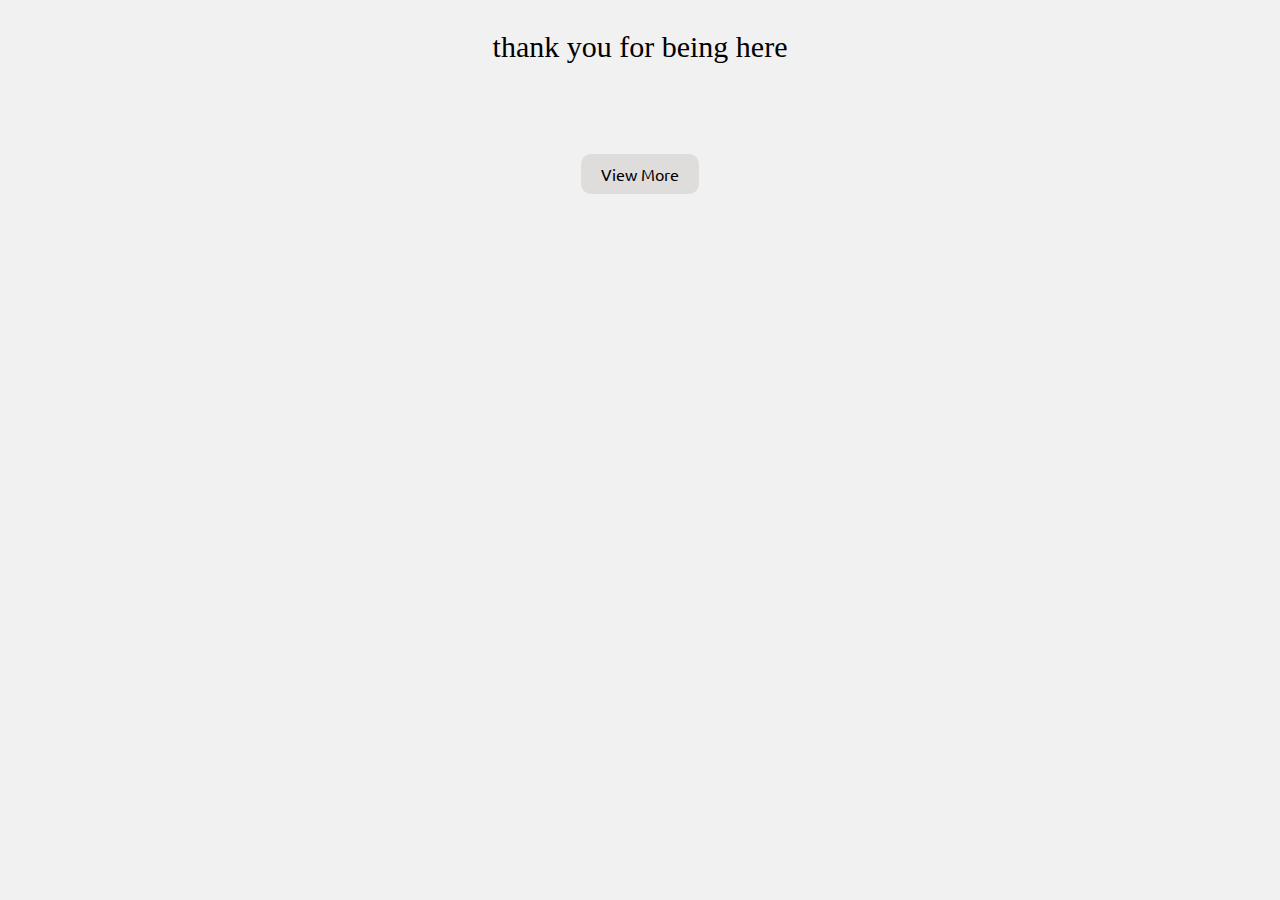
==== commit b9776467: "updated" ====
--- a/index.html
+++ b/index.html
@@ -11,40 +11,11 @@
 
 <body>
     <h2 class="separator">
-        thank you for being here.
+        thank you for being here
     </h2>
     <div class="item-shop">
         <div class="item-list" id="item-list">
-            <!-- Item 1 -->
-            <div class="item">
-                <img src="assets/TuiRooShop.jpeg">
-                <img src="assets/TuiRooShop2.jpeg">
-                <div class="info">
-                    <div>
-                        <h5>Túi Du Lịch Thần Kỳ Gấp Gọn</h5>
-                        <!-- Description -->
-                        <div class="btc">
-                            <i class='bx bx-info-circle'></i>
-                            <p>Vải Polyester Oxford chống trầy xước, phù hợp cho những chuyến du lịch bụi</p>
-                        </div>
-                        <!-- Link -->
-                        <div class="btc">
-                            <i class='bx bx-link'></i>
-                            <a href="https://shopee.vn/product/1045355141/22362337205/">Product Videos</a>
-                        </div>
-                        <!-- Item Included -->
-                        <div class="btc">
-                            <i class='bx bx-box'></i>
-                            <p>Combo: 1 Túi Thần Kỳ Gấp Gọn + 1 Túi Đựng Giầy + 1 Cần Kéo</p>
-                        </div>
-                    </div>
-                </div>
-                <div class="bid">
-                    <p class="before-discount">800,000</p>
-                    <p class="discount">650,000</p>
-                    <a class="buy-btn" href="https://shopee.vn/product/1045355141/22362337205/">Mua Ngay</a>
-                </div>
-            </div>
+            <!-- Sản phẩm sẽ được thêm vào đây bằng JavaScript -->
         </div>
     </div>
 
@@ -52,9 +23,6 @@
         <button id="view-more-btn">View More</button>
     </div>
     <script src="script.js"></script>
-    <!-- Versioning và Cache Busting -->
-    <script src="script.js?v=12"></script>
-    <script src="style.css?v=12"></script>
 </body>
 
 </html>--- a/style.css
+++ b/style.css
@@ -10,7 +10,13 @@
 body{
     background-color: #f1f1f1;
 }
-
+.separator{
+    font-family: Raleway;
+    font-weight: 300;
+    text-align:center;
+    font-size: 30px;
+    padding-top: 30px;
+}
 .item-shop .item-list .item{
     padding: 20px;
     background: #fff;
@@ -24,8 +30,7 @@
     flex-wrap: wrap;
 }
 .item-shop{
-    padding: 0 80px;
-    margin-top: 30px;
+    padding: 0 50px;
 }
 .item-shop .category a:hover{
     color: #fff;
@@ -66,20 +71,19 @@
 
 .item-shop .item-list .item .btc i{
     font-size: 22px;
-    color: #304ffe;
+    color: #000000;
 }
-
-.item-shop .item-list .item .btc p{
-    font-size: 12px;
-    color: #304ffe;
-    word-wrap: break-word; /* Tự động xuống dòng nếu cần thiết */
+.item-shop .item-list .item .btc a{
+    font-size: 15px;
+    color: #0040ff;
 }
-
-.item-shop .item-list .item .btc a{
-    font-size: 12px;
-    color: #304ffe;
+.before-discount{
+    text-decoration: line-through;
 }
-
+.discount{
+    font-size: 15px;
+    color: red;
+}
 .item-shop .item-list .item .info > p{
     font-size: 20px;
     color: #3c3b3b;
@@ -96,21 +100,24 @@
 .item-shop .item-list .item .bid a{
     background-color: #edecec;
     padding: 6px 10px;
-    font-size: 20px;
+    font-size: 18px;
     border-radius: 10px;
 }
 
 .item-shop .item-list .item .bid a{
-    color: #304ffe;
-    background: transparent;
-    font-weight: bold;
+    display: flex;
+    color: #ffffff;
+    background: #000000;
+    border-radius: 10px;
+    font-weight: 400;
     transition: all 0.3s ease;
-    font-size: 18px;
+    font-size: 14px;
+    text-decoration: none;
 }
 
 .item-shop .item-list .item .bid a:hover{
     color: #fff;
-    background-color: #000;
+    background-color: #0fada0;
 }
 
 .view-more{
@@ -166,16 +173,19 @@
 
     .item .bid p,
     .item .bid a {
-        font-size: 12px !important; /* Tăng kích thước chữ */
-        padding: 12px 12px !important; /* Tăng kích thước padding */
+        font-size: 14px !important; /* Tăng kích thước chữ */
+        padding: 10px 10px !important; /* Tăng kích thước padding */
     }
     /* Ẩn hình ảnh thứ hai */
     .item-shop .item-list .item img:nth-child(2) {
         display: none;
     }
 }
+.normal-price {
+    font-size: 18px;
+    color: #3c3b3b;
+}
 
 
 
 
-
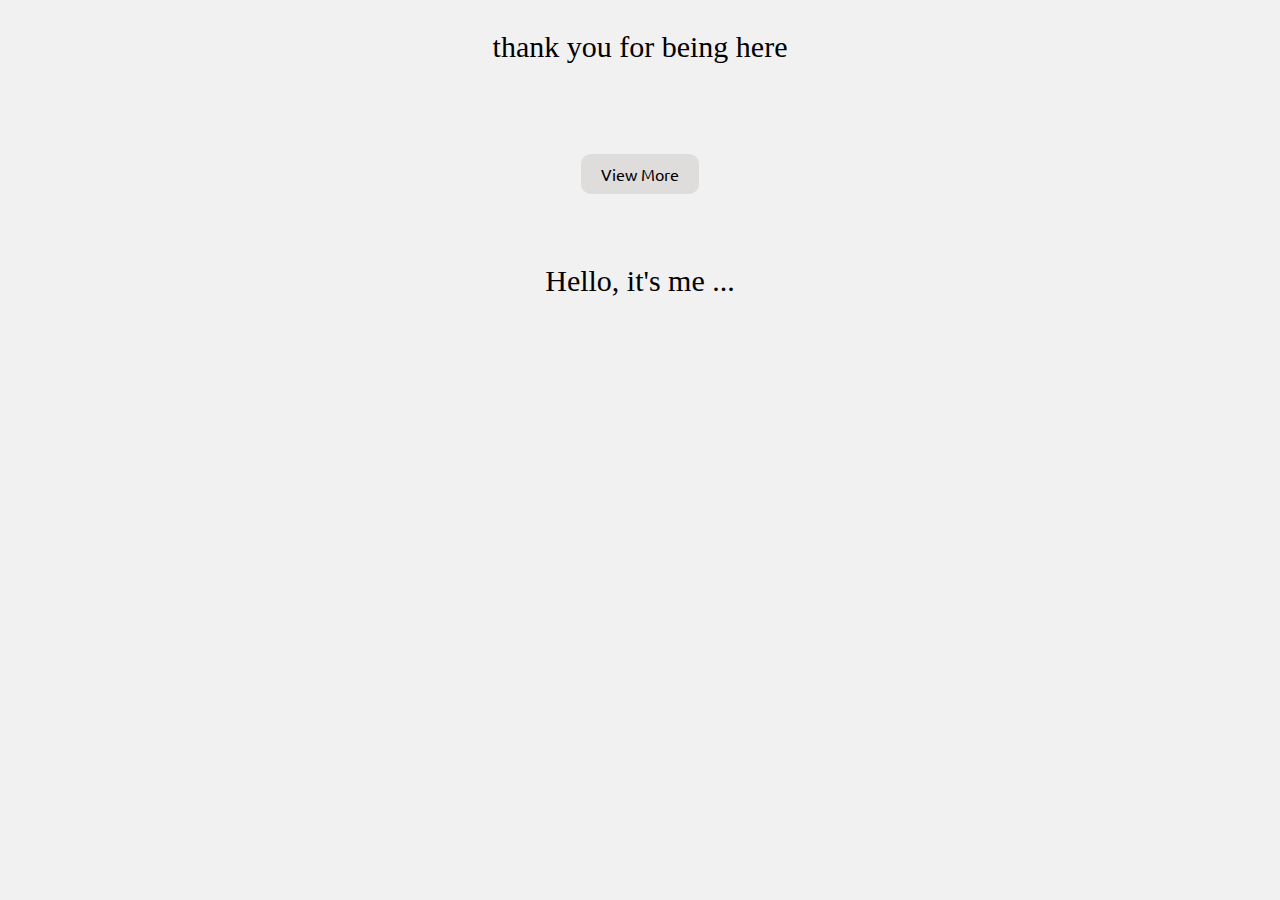
==== commit a4bd66ed: "updated" ====
--- a/index.html
+++ b/index.html
@@ -23,6 +23,11 @@
         <button id="view-more-btn">View More</button>
     </div>
     <script src="script.js"></script>
+
+    <h2 class="separator">
+        Hello, it's me ...
+    </h2>
+
 </body>
 
 </html>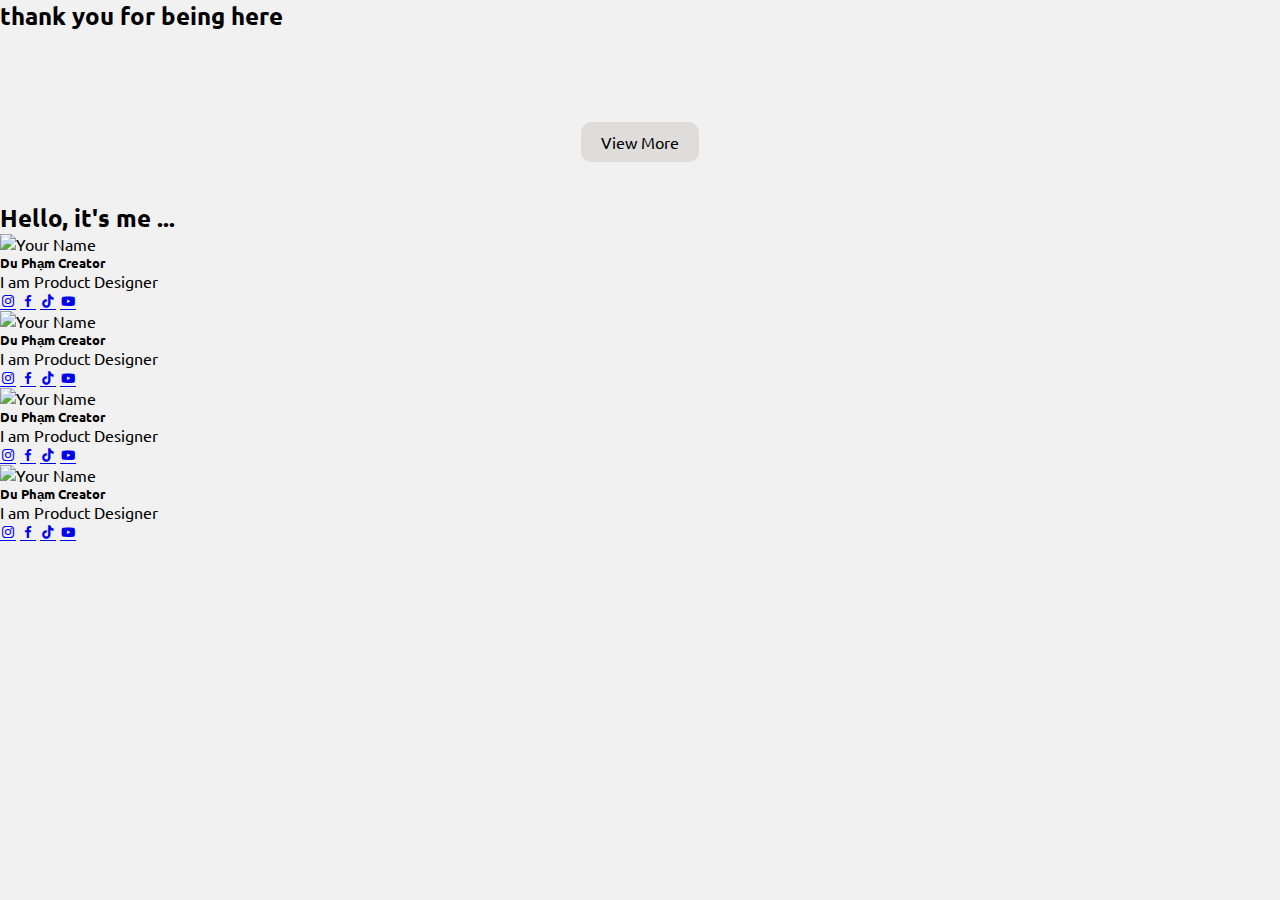
==== commit 3549f159: "Update index.html" ====
--- a/index.html
+++ b/index.html
@@ -10,7 +10,8 @@
 </head>
 
 <body>
-    <h2 class="separator">
+    <!-- Product List -->
+    <h2 class="separator-itemList">
         thank you for being here
     </h2>
     <div class="item-shop">
@@ -24,10 +25,66 @@
     </div>
     <script src="script.js"></script>
 
-    <h2 class="separator">
+    <!-- Profile -->
+    <h2 class="separator-profile">
         Hello, it's me ...
     </h2>
-
+    <div class="profile">
+        <div class="profile-list">
+            <div class="profile-info">
+                <img src="assets/avatar-test.png" alt="Your Name" class="avatar">
+                <div class="info">
+                    <h5>Du Phạm Creator</h5>
+                    <p>I am Product Designer</p>
+                    <div class="social-media">
+                        <a href="https://www.instagram.com/dupham.creator/reels/" class="bx bxl-instagram"></a>
+                        <a href="https://www.facebook.com/dupham.creator/" class="bx bxl-facebook"></a>
+                        <a href="https://www.tiktok.com/@dupham.creator?lang=en" class="bx bxl-tiktok"></a>
+                        <a href="https://www.youtube.com/@DuPhamCreator" class="bx bxl-youtube"></a>
+                    </div>
+                </div>
+            </div>
+            <div class="profile-info">
+                <img src="assets/avatar-test.png" alt="Your Name" class="avatar">
+                <div class="info">
+                    <h5>Du Phạm Creator</h5>
+                    <p>I am Product Designer</p>
+                    <div class="social-media">
+                        <a href="https://instagram.com/your-profile" class="bx bxl-instagram"></a>
+                        <a href="https://facebook.com/your-profile" class="bx bxl-facebook"></a>
+                        <a href="https://tiktok.com/@your-profile" class="bx bxl-tiktok"></a>
+                        <a href="https://youtube.com/your-profile" class="bx bxl-youtube"></a>
+                    </div>
+                </div>
+            </div>
+            <div class="profile-info">
+                <img src="assets/avatar-test.png" alt="Your Name" class="avatar">
+                <div class="info">
+                    <h5>Du Phạm Creator</h5>
+                    <p>I am Product Designer</p>
+                    <div class="social-media">
+                        <a href="https://instagram.com/your-profile" class="bx bxl-instagram"></a>
+                        <a href="https://facebook.com/your-profile" class="bx bxl-facebook"></a>
+                        <a href="https://tiktok.com/@your-profile" class="bx bxl-tiktok"></a>
+                        <a href="https://youtube.com/your-profile" class="bx bxl-youtube"></a>
+                    </div>
+                </div>
+            </div>
+            <div class="profile-info">
+                <img src="assets/avatar-test.png" alt="Your Name" class="avatar">
+                <div class="info">
+                    <h5>Du Phạm Creator</h5>
+                    <p>I am Product Designer</p>
+                    <div class="social-media">
+                        <a href="https://instagram.com/your-profile" class="bx bxl-instagram"></a>
+                        <a href="https://facebook.com/your-profile" class="bx bxl-facebook"></a>
+                        <a href="https://tiktok.com/@your-profile" class="bx bxl-tiktok"></a>
+                        <a href="https://youtube.com/your-profile" class="bx bxl-youtube"></a>
+                    </div>
+                </div>
+            </div>
+        </div>
+    </div>
 </body>
 
 </html>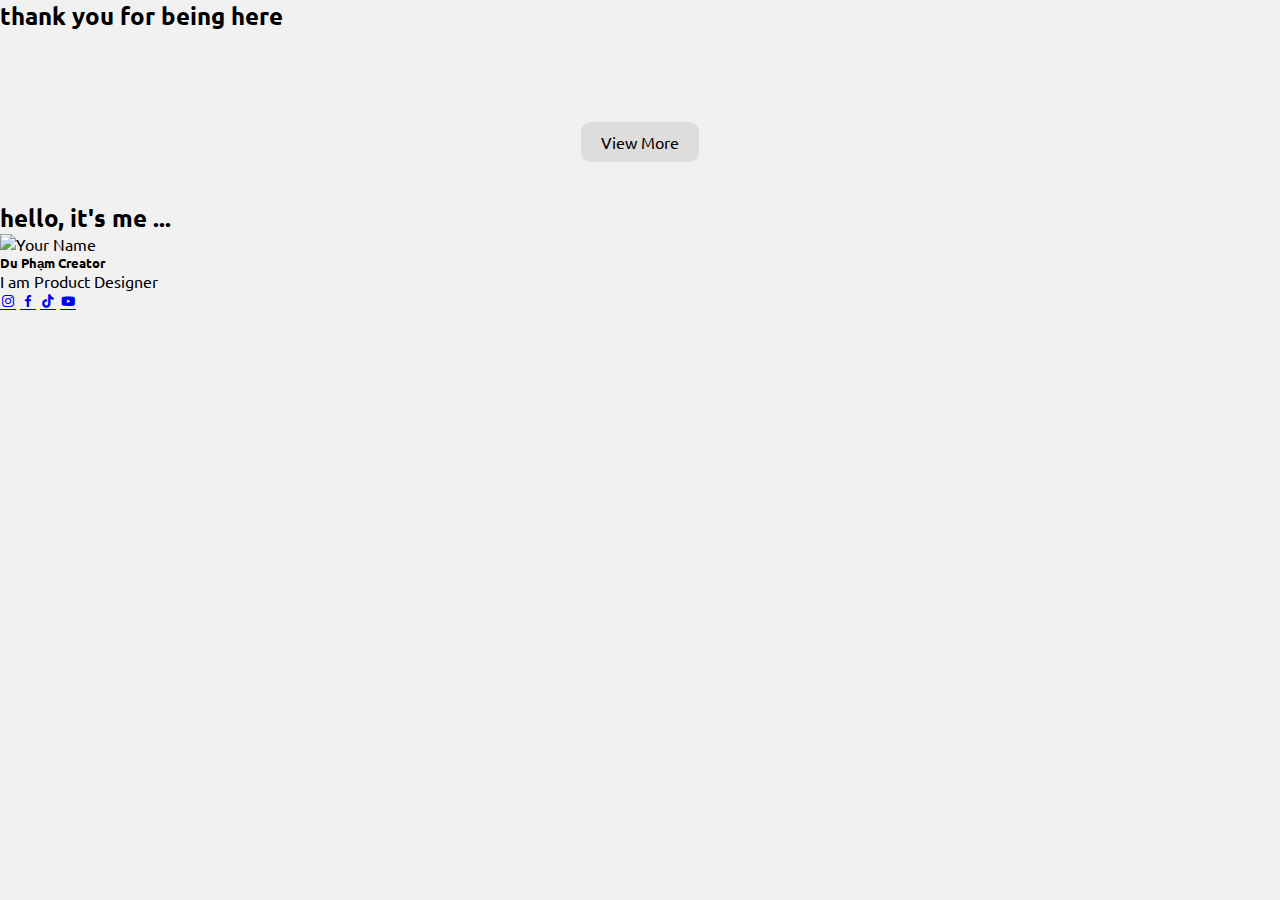
==== commit 37ac6c10: "Update index.html" ====
--- a/index.html
+++ b/index.html
@@ -27,10 +27,11 @@
 
     <!-- Profile -->
     <h2 class="separator-profile">
-        Hello, it's me ...
+        hello, it's me ...
     </h2>
     <div class="profile">
         <div class="profile-list">
+            <!-- DuPham Profile -->
             <div class="profile-info">
                 <img src="assets/avatar-test.png" alt="Your Name" class="avatar">
                 <div class="info">
@@ -44,45 +45,7 @@
                     </div>
                 </div>
             </div>
-            <div class="profile-info">
-                <img src="assets/avatar-test.png" alt="Your Name" class="avatar">
-                <div class="info">
-                    <h5>Du Phạm Creator</h5>
-                    <p>I am Product Designer</p>
-                    <div class="social-media">
-                        <a href="https://instagram.com/your-profile" class="bx bxl-instagram"></a>
-                        <a href="https://facebook.com/your-profile" class="bx bxl-facebook"></a>
-                        <a href="https://tiktok.com/@your-profile" class="bx bxl-tiktok"></a>
-                        <a href="https://youtube.com/your-profile" class="bx bxl-youtube"></a>
-                    </div>
-                </div>
-            </div>
-            <div class="profile-info">
-                <img src="assets/avatar-test.png" alt="Your Name" class="avatar">
-                <div class="info">
-                    <h5>Du Phạm Creator</h5>
-                    <p>I am Product Designer</p>
-                    <div class="social-media">
-                        <a href="https://instagram.com/your-profile" class="bx bxl-instagram"></a>
-                        <a href="https://facebook.com/your-profile" class="bx bxl-facebook"></a>
-                        <a href="https://tiktok.com/@your-profile" class="bx bxl-tiktok"></a>
-                        <a href="https://youtube.com/your-profile" class="bx bxl-youtube"></a>
-                    </div>
-                </div>
-            </div>
-            <div class="profile-info">
-                <img src="assets/avatar-test.png" alt="Your Name" class="avatar">
-                <div class="info">
-                    <h5>Du Phạm Creator</h5>
-                    <p>I am Product Designer</p>
-                    <div class="social-media">
-                        <a href="https://instagram.com/your-profile" class="bx bxl-instagram"></a>
-                        <a href="https://facebook.com/your-profile" class="bx bxl-facebook"></a>
-                        <a href="https://tiktok.com/@your-profile" class="bx bxl-tiktok"></a>
-                        <a href="https://youtube.com/your-profile" class="bx bxl-youtube"></a>
-                    </div>
-                </div>
-            </div>
+            <!--  -->
         </div>
     </div>
 </body>
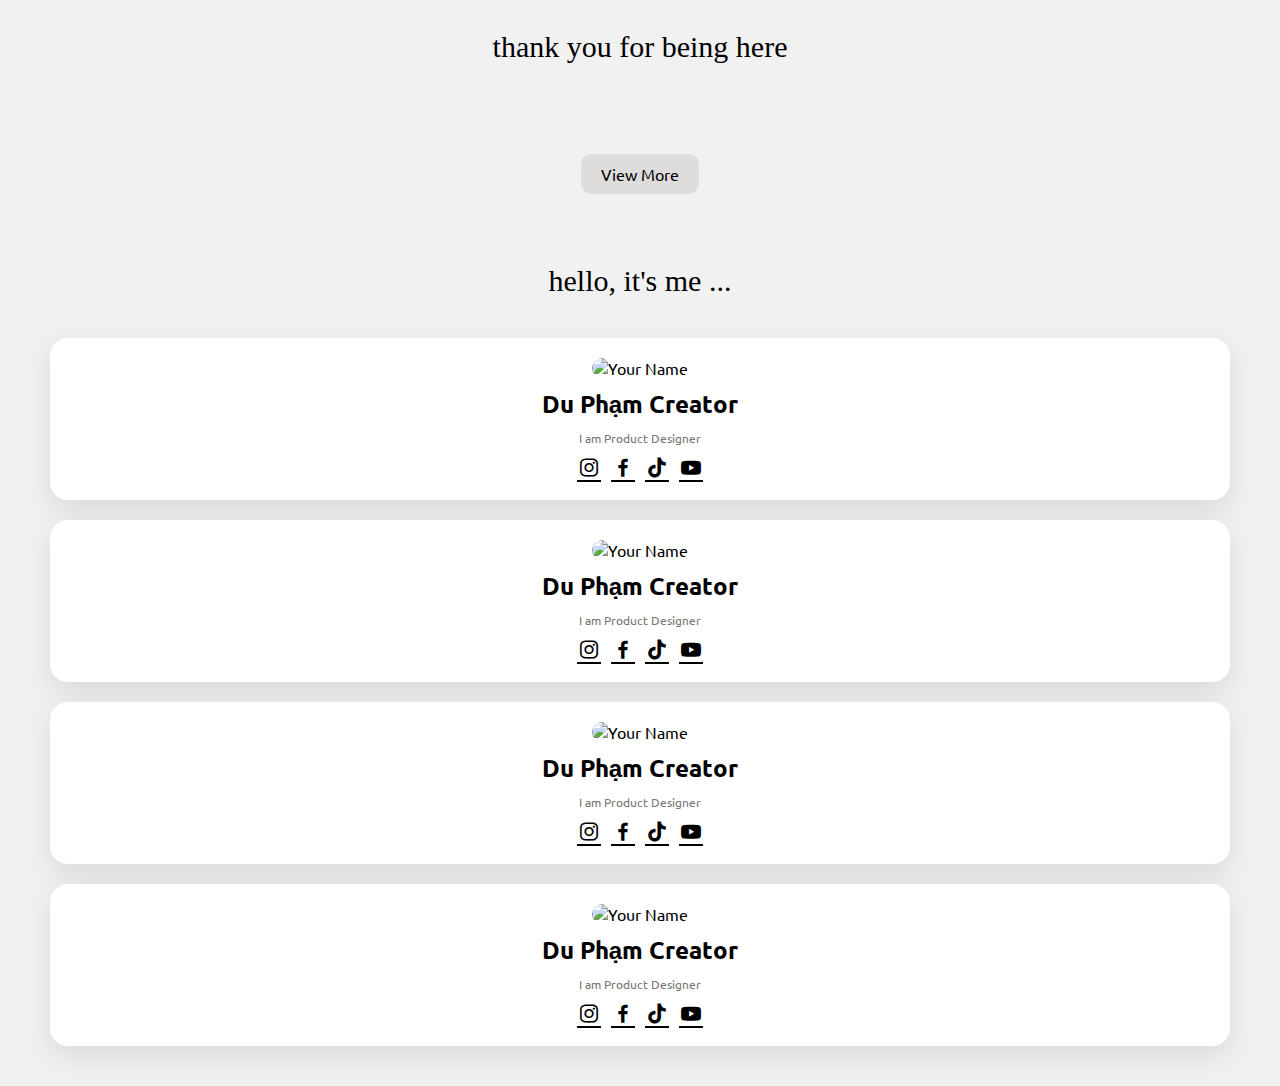
==== commit c052e562: "updated" ====
--- a/index.html
+++ b/index.html
@@ -46,6 +46,47 @@
                 </div>
             </div>
             <!--  -->
+            <div class="profile-info">
+                <img src="assets/avatar-test.png" alt="Your Name" class="avatar">
+                <div class="info">
+                    <h5>Du Phạm Creator</h5>
+                    <p>I am Product Designer</p>
+                    <div class="social-media">
+                        <a href="https://www.instagram.com/dupham.creator/reels/" class="bx bxl-instagram"></a>
+                        <a href="https://www.facebook.com/dupham.creator/" class="bx bxl-facebook"></a>
+                        <a href="https://www.tiktok.com/@dupham.creator?lang=en" class="bx bxl-tiktok"></a>
+                        <a href="https://www.youtube.com/@DuPhamCreator" class="bx bxl-youtube"></a>
+                    </div>
+                </div>
+            </div>
+            <!--  -->
+            <div class="profile-info">
+                <img src="assets/avatar-test.png" alt="Your Name" class="avatar">
+                <div class="info">
+                    <h5>Du Phạm Creator</h5>
+                    <p>I am Product Designer</p>
+                    <div class="social-media">
+                        <a href="https://www.instagram.com/dupham.creator/reels/" class="bx bxl-instagram"></a>
+                        <a href="https://www.facebook.com/dupham.creator/" class="bx bxl-facebook"></a>
+                        <a href="https://www.tiktok.com/@dupham.creator?lang=en" class="bx bxl-tiktok"></a>
+                        <a href="https://www.youtube.com/@DuPhamCreator" class="bx bxl-youtube"></a>
+                    </div>
+                </div>
+            </div>
+            <!--  -->
+            <div class="profile-info">
+                <img src="assets/avatar-test.png" alt="Your Name" class="avatar">
+                <div class="info">
+                    <h5>Du Phạm Creator</h5>
+                    <p>I am Product Designer</p>
+                    <div class="social-media">
+                        <a href="https://www.instagram.com/dupham.creator/reels/" class="bx bxl-instagram"></a>
+                        <a href="https://www.facebook.com/dupham.creator/" class="bx bxl-facebook"></a>
+                        <a href="https://www.tiktok.com/@dupham.creator?lang=en" class="bx bxl-tiktok"></a>
+                        <a href="https://www.youtube.com/@DuPhamCreator" class="bx bxl-youtube"></a>
+                    </div>
+                </div>
+            </div>
         </div>
     </div>
 </body>
--- a/style.css
+++ b/style.css
@@ -1,95 +1,115 @@
 @import url('https://fonts.googleapis.com/css2?family=Ubuntu:wght@300;400;500;700&display=swap');
 
-*{
+* {
     margin: 0;
     padding: 0;
     box-sizing: border-box;
     font-family: 'Ubuntu', sans-serif;
 }
 
-body{
+body {
     background-color: #f1f1f1;
 }
-.separator{
+
+.separator-itemList, .separator-profile {
     font-family: Raleway;
     font-weight: 300;
-    text-align:center;
+    text-align: center;
     font-size: 30px;
     padding-top: 30px;
 }
-.item-shop .item-list .item{
+
+.item-shop, .profile {
+    padding: 0 50px;
+}
+
+.item-list, .profile-list {
+    display: flex;
+    flex-wrap: wrap;
+    justify-content: space-between;
+    gap: 20px;
+}
+
+.item-shop .item-list, .profile .profile-list {
+    padding: 40px 0;
+}
+
+.item-shop .item-list .item, .profile .profile-list .profile-info {
     padding: 20px;
     background: #fff;
     border-radius: 18px;
     box-shadow: 0 10px 30px rgba(0, 0, 0, 0.1);
     transition: all 0.3s ease;
     width: calc(25% - 20px);
-}
-.item-list {
-    display: flex;
-    flex-wrap: wrap;
-}
-.item-shop{
-    padding: 0 50px;
-}
-.item-shop .category a:hover{
-    color: #fff;
-    background-color: #0f2182;
-}
-
-.item-shop .item-list{
-    padding: 40px 0;
-    display: flex;
-    justify-content: space-between;
-    gap: 20px;
-}
-
-.item-shop .item-list .item img{
+    text-align: center;
+}
+
+.item-shop .item-list .item img, .profile .profile-list .profile-info .avatar {
     width: 260px;
     height: 260px;
     border-radius: 18px;
 }
 
-.item-shop .item-list .item .info{
-    display: flex;
-    align-items: flex-end;
-    justify-content: space-between;
-    padding: 12px 0;
-    border-bottom: 1px solid #edecec;
-}
-
-.item-shop .item-list .item .info h5{
+.item-shop .item-list .item .info h5, .profile .profile-list .profile-info .info h5 {
     font-size: 18px;
-}
-
-.item-shop .item-list .item .info .btc{
+    margin-bottom: 10px;
+    margin-top: 10px;
+}
+
+.item-shop .item-list .item .info p, .profile .profile-list .profile-info .info p {
+    font-size: 14px;
+    color: #777;
+    margin-bottom: 10px;
+}
+
+.profile .profile-list .profile-info .info .social-media {
+    display: flex;
+    justify-content: center;
+    gap: 10px;
+}
+
+.profile .profile-list .profile-info .info .social-media a {
+    font-size: 24px;
+    color: #000;
+    transition: color 0.3s ease;
+}
+
+.profile .profile-list .profile-info .info .social-media a:hover {
+    color: #0f2182;
+}
+
+.item-shop .item-list .item .info .btc {
     margin-top: 10px;
     display: flex;
     align-items: center;
     gap: 5px;
 }
 
-.item-shop .item-list .item .btc i{
+.item-shop .item-list .item .info .btc i {
     font-size: 22px;
     color: #000000;
 }
-.item-shop .item-list .item .btc a{
+
+.item-shop .item-list .item .info .btc a {
     font-size: 15px;
     color: #0040ff;
 }
-.before-discount{
+
+.before-discount {
     text-decoration: line-through;
 }
-.discount{
+
+.discount {
     font-size: 15px;
     color: red;
 }
-.item-shop .item-list .item .info > p{
+
+.item-shop .item-list .item .info > p {
     font-size: 20px;
     color: #3c3b3b;
 }
 
-.item-shop .item-list .item .bid{
+.item-shop .item-list .item .bid {
     padding: 14px 0 4px;
     display: flex;
     align-items: center;
@@ -97,14 +117,14 @@
 }
 
 .item-shop .item-list .item .bid p,
-.item-shop .item-list .item .bid a{
+.item-shop .item-list .item .bid a {
     background-color: #edecec;
     padding: 6px 10px;
     font-size: 18px;
     border-radius: 10px;
 }
 
-.item-shop .item-list .item .bid a{
+.item-shop .item-list .item .bid a {
     display: flex;
     color: #ffffff;
     background: #000000;
@@ -115,18 +135,18 @@
     text-decoration: none;
 }
 
-.item-shop .item-list .item .bid a:hover{
+.item-shop .item-list .item .bid a:hover {
     color: #fff;
     background-color: #0fada0;
 }
 
-.view-more{
+.view-more {
     margin: 10px 0 40px;
     display: flex;
     justify-content: center;
 }
 
-.view-more button{
+.view-more button {
     padding: 10px 20px;
     font-size: 16px;
     border: none;
@@ -136,7 +156,7 @@
     transition: all 0.3s ease;
 }
 
-.view-more button:hover{
+.view-more button:hover {
     color: #fff;
     background: #62babf;
 }
@@ -145,47 +165,39 @@
 #view-more-btn.hidden {
     display: none;
 }
+
 @media screen and (max-width: 1290px) {
-    .item-shop .item-list {
-        display: flex !important;
-        flex-direction: column !important; /* Sắp xếp các item theo chiều dọc */
-    }
-
-    .item {
-        width: 100% !important; /* Chiếm 80% chiều ngang của danh sách */
-    }
-
-    /* Giữ tỉ lệ cho nhiều thiết bị khác nhau luôn đẹp */
-    .item-shop .item-list .item img {
+    .item-list, .profile-list {
+        flex-direction: column;
+    }
+
+    .item-shop .item-list .item, .profile .profile-list .profile-info {
+        width: 100%;
+    }
+
+    .item-shop .item-list .item img, .profile .profile-list .profile-info .avatar {
         width: 100%;
         height: 100%;
-        object-fit: cover; /* Giữ tỷ lệ hình ảnh và cắt ảnh để lấp đầy phần tử */
+        object-fit: cover;
         border-radius: 18px;
     }
 
-    .item .info h5 {
-        font-size: 24px !important; /* Tăng kích thước chữ */
-    }
-
-    .item .info p {
-        font-size: 12px !important; /* Tăng kích thước chữ */
-    }
-
-    .item .bid p,
-    .item .bid a {
-        font-size: 14px !important; /* Tăng kích thước chữ */
-        padding: 10px 10px !important; /* Tăng kích thước padding */
-    }
-    /* Ẩn hình ảnh thứ hai */
-    .item-shop .item-list .item img:nth-child(2) {
-        display: none;
-    }
-}
+    .item-shop .item-list .item .info h5, .profile .profile-list .profile-info .info h5 {
+        font-size: 24px;
+    }
+
+    .item-shop .item-list .item .info p, .profile .profile-list .profile-info .info p {
+        font-size: 12px;
+    }
+
+    .item-shop .item-list .item .bid p,
+    .item-shop .item-list .item .bid a {
+        font-size: 14px;
+        padding: 10px 10px;
+    }
+}
+
 .normal-price {
     font-size: 18px;
     color: #3c3b3b;
 }
-
-
-
-
